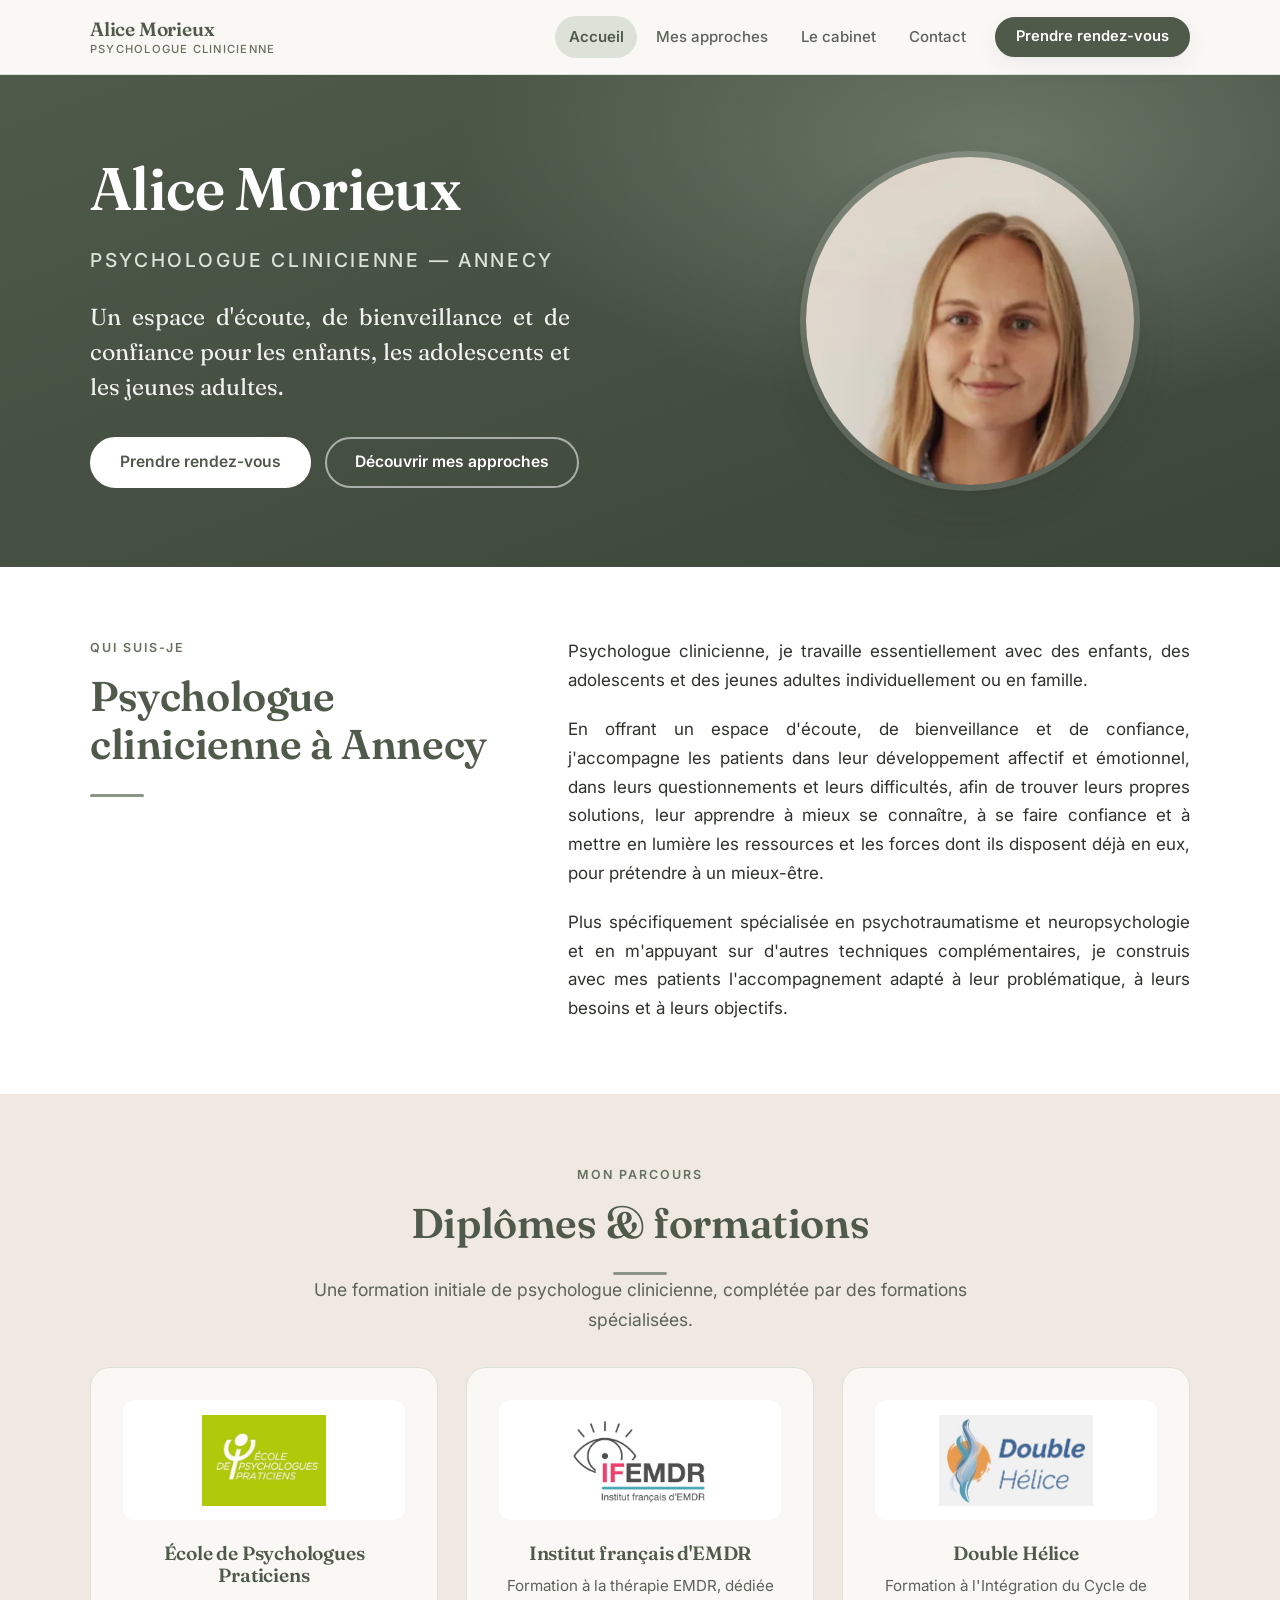
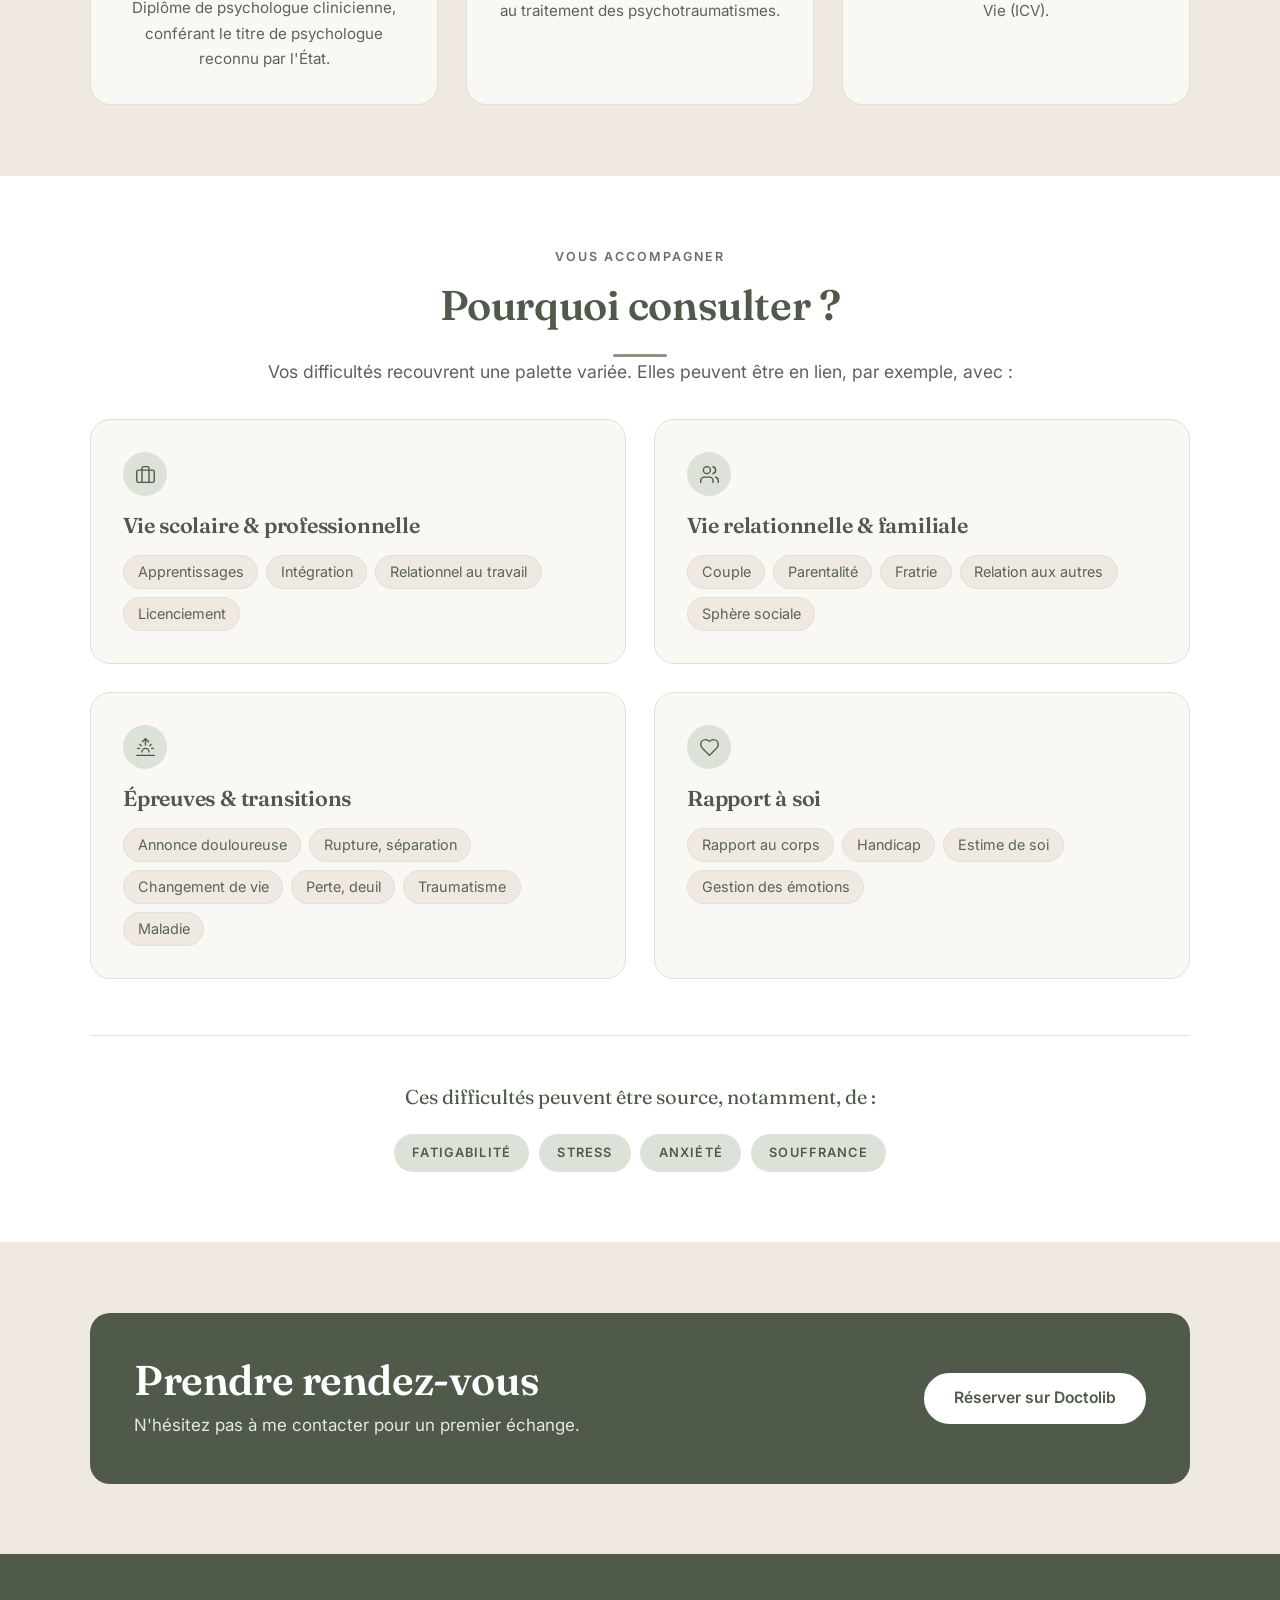
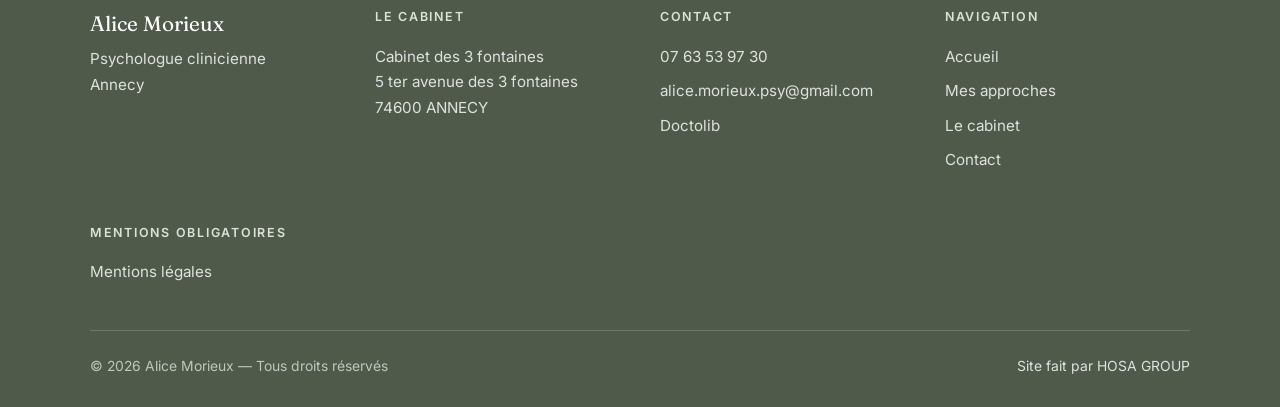
==== index.html @ a6c02aae "azs" ====
<!DOCTYPE html>
<html lang="fr">
<head>
<meta charset="utf-8">
<meta name="viewport" content="width=device-width, initial-scale=1">
<title>Alice Morieux — Psychologue clinicienne à Annecy</title>
<meta name="description" content="Alice Morieux, psychologue clinicienne à Annecy. Accompagnement des enfants, adolescents et jeunes adultes, individuellement ou en famille. EMDR, ICV, remédiation cognitive.">
<link rel="canonical" href="https://www.morieux-psychologue.com/">
<meta property="og:type" content="website">
<meta property="og:title" content="Alice Morieux — Psychologue clinicienne à Annecy">
<meta property="og:description" content="Un espace d'écoute, de bienveillance et de confiance pour les enfants, les adolescents et les jeunes adultes.">
<meta property="og:locale" content="fr_FR">
<meta property="og:image" content="https://www.morieux-psychologue.com/assets/cabinet.jpg">
<meta property="og:url" content="https://www.morieux-psychologue.com/">
<link rel="icon" href="assets/favicon.svg" type="image/svg+xml">
<link rel="preconnect" href="https://fonts.googleapis.com">
<link rel="preconnect" href="https://fonts.gstatic.com" crossorigin>
<link rel="stylesheet" href="https://fonts.googleapis.com/css2?family=Fraunces:opsz,wght@9..144,400;9..144,600&family=Inter:wght@400;500;600&display=swap">
<link rel="stylesheet" href="css/styles.css">
<noscript><style>.reveal{opacity:1;transform:none}</style></noscript>
</head>
<body>

<a class="skip-link" href="#contenu">Aller au contenu principal</a>

<header class="site-header">
  <div class="conteneur site-header__inner">
    <a class="logo" href="index.html">
      <span class="logo__nom">Alice Morieux</span>
      <span class="logo__role">Psychologue clinicienne</span>
    </a>

    <button class="burger" type="button" aria-expanded="false" aria-controls="nav-principale" aria-label="Ouvrir le menu">
      <span class="burger__barre"></span>
      <span class="burger__barre"></span>
      <span class="burger__barre"></span>
    </button>

    <nav class="nav" id="nav-principale" aria-label="Navigation principale">
      <a class="nav__lien is-active" href="index.html" aria-current="page">Accueil</a>
      <a class="nav__lien" href="approches.html">Mes approches</a>
      <a class="nav__lien" href="cabinet.html">Le cabinet</a>
      <a class="nav__lien" href="contact.html">Contact</a>
      <a class="btn btn--principal nav__cta" href="https://www.doctolib.fr/psychologue/annecy/alice-morieux" target="_blank" rel="noopener">Prendre rendez-vous</a>
    </nav>
  </div>
</header>

<main id="contenu">

  <!-- ============ Hero ============ -->
  <section class="hero">
    <div class="conteneur hero__grille">
      <div>
        <h1>Alice Morieux</h1>
        <p class="hero__role">Psychologue clinicienne — Annecy</p>
        <p class="hero__accroche">Un espace d'écoute, de bienveillance et de confiance pour les enfants, les adolescents et les jeunes adultes.</p>
        <div class="groupe-btn">
          <a class="btn btn--clair" href="https://www.doctolib.fr/psychologue/annecy/alice-morieux" target="_blank" rel="noopener">Prendre rendez-vous</a>
          <a class="btn btn--contour-clair" href="approches.html">Découvrir mes approches</a>
        </div>
      </div>
      <div class="hero__portrait">
        <img src="assets/portrait-alice.jpg" width="800" height="800"
             alt="Portrait d'Alice Morieux, psychologue clinicienne à Annecy">
      </div>
    </div>
  </section>

  <!-- ============ Qui suis-je ============ -->
  <section class="section section--blanc">
    <div class="conteneur duo-texte reveal">
      <div class="section-titre">
        <span class="surtitre">Qui suis-je</span>
        <h2>Psychologue clinicienne à Annecy</h2>
        <span class="filet"></span>
      </div>
      <div>
        <p>Psychologue clinicienne, je travaille essentiellement avec des enfants, des adolescents et des jeunes adultes individuellement ou en famille.</p>
        <p>En offrant un espace d'écoute, de bienveillance et de confiance, j'accompagne les patients dans leur développement affectif et émotionnel, dans leurs questionnements et leurs difficultés, afin de trouver leurs propres solutions, leur apprendre à mieux se connaître, à se faire confiance et à mettre en lumière les ressources et les forces dont ils disposent déjà en eux, pour prétendre à un mieux-être.</p>
        <p>Plus spécifiquement spécialisée en psychotraumatisme et neuropsychologie et en m'appuyant sur d'autres techniques complémentaires, je construis avec mes patients l'accompagnement adapté à leur problématique, à leurs besoins et à leurs objectifs.</p>
      </div>
    </div>
  </section>

  <!-- ============ Diplômes & formations ============ -->
  <section class="section section--beige">
    <div class="conteneur reveal">
      <div class="section-titre section-titre--centre">
        <span class="surtitre">Mon parcours</span>
        <h2>Diplômes &amp; formations</h2>
        <span class="filet"></span>
        <p class="chapeau">Une formation initiale de psychologue clinicienne, complétée par des formations spécialisées.</p>
      </div>

      <!-- TODO : confirmer avec Alice les intitulés exacts et, si elle le souhaite, ajouter les années -->
      <ul class="formations">
        <li class="formation">
          <span class="formation__logo">
            <img src="assets/logo-epp.jpg" width="576" height="423" loading="lazy"
                 alt="Logo de l'École de Psychologues Praticiens">
          </span>
          <h3 class="formation__titre">École de Psychologues Praticiens</h3>
          <p class="formation__texte">Diplôme de psychologue clinicienne, conférant le titre de psychologue reconnu par l'État.</p>
        </li>

        <li class="formation">
          <span class="formation__logo">
            <img src="assets/logo-ifemdr.jpg" width="800" height="502" loading="lazy"
                 alt="Logo de l'IFEMDR, Institut français d'EMDR">
          </span>
          <h3 class="formation__titre">Institut français d'EMDR</h3>
          <p class="formation__texte">Formation à la thérapie EMDR, dédiée au traitement des psychotraumatismes.</p>
        </li>

        <li class="formation">
          <span class="formation__logo">
            <img src="assets/logo-double-helice.jpg" width="618" height="368" loading="lazy"
                 alt="Logo de Double Hélice">
          </span>
          <h3 class="formation__titre">Double Hélice</h3>
          <p class="formation__texte">Formation à l'Intégration du Cycle de Vie (ICV).</p>
        </li>
      </ul>
    </div>
  </section>

  <!-- ============ Pourquoi consulter ============ -->
  <section class="section section--blanc">
    <div class="conteneur reveal">
      <div class="section-titre section-titre--centre">
        <span class="surtitre">Vous accompagner</span>
        <h2>Pourquoi consulter&nbsp;?</h2>
        <span class="filet"></span>
        <p class="chapeau">Vos difficultés recouvrent une palette variée. Elles peuvent être en lien, par exemple, avec&nbsp;:</p>
      </div>

      <div class="domaines">
        <article class="domaine">
          <span class="domaine__icone" aria-hidden="true">
            <svg viewBox="0 0 24 24" fill="none" stroke="currentColor" stroke-width="1.6" stroke-linecap="round" stroke-linejoin="round">
              <rect x="2" y="7" width="20" height="14" rx="2"/>
              <path d="M16 21V5a2 2 0 0 0-2-2h-4a2 2 0 0 0-2 2v16"/>
            </svg>
          </span>
          <h3 class="domaine__titre">Vie scolaire &amp; professionnelle</h3>
          <ul class="domaine__liste">
            <li>Apprentissages</li>
            <li>Intégration</li>
            <li>Relationnel au travail</li>
            <li>Licenciement</li>
          </ul>
        </article>

        <article class="domaine">
          <span class="domaine__icone" aria-hidden="true">
            <svg viewBox="0 0 24 24" fill="none" stroke="currentColor" stroke-width="1.6" stroke-linecap="round" stroke-linejoin="round">
              <path d="M16 21v-2a4 4 0 0 0-4-4H6a4 4 0 0 0-4 4v2"/>
              <circle cx="9" cy="7" r="4"/>
              <path d="M22 21v-2a4 4 0 0 0-3-3.87"/>
              <path d="M16 3.13a4 4 0 0 1 0 7.75"/>
            </svg>
          </span>
          <h3 class="domaine__titre">Vie relationnelle &amp; familiale</h3>
          <ul class="domaine__liste">
            <li>Couple</li>
            <li>Parentalité</li>
            <li>Fratrie</li>
            <li>Relation aux autres</li>
            <li>Sphère sociale</li>
          </ul>
        </article>

        <article class="domaine">
          <span class="domaine__icone" aria-hidden="true">
            <svg viewBox="0 0 24 24" fill="none" stroke="currentColor" stroke-width="1.6" stroke-linecap="round" stroke-linejoin="round">
              <path d="M12 2v7"/>
              <path d="m8.5 5.5 3.5-3.5 3.5 3.5"/>
              <path d="M3 13h2"/>
              <path d="M19 13h2"/>
              <path d="m5.6 8.6 1.4 1.4"/>
              <path d="m18.4 8.6-1.4 1.4"/>
              <path d="M8 17a4 4 0 0 1 8 0"/>
              <path d="M2 21h20"/>
            </svg>
          </span>
          <h3 class="domaine__titre">Épreuves &amp; transitions</h3>
          <ul class="domaine__liste">
            <li>Annonce douloureuse</li>
            <li>Rupture, séparation</li>
            <li>Changement de vie</li>
            <li>Perte, deuil</li>
            <li>Traumatisme</li>
            <li>Maladie</li>
          </ul>
        </article>

        <article class="domaine">
          <span class="domaine__icone" aria-hidden="true">
            <svg viewBox="0 0 24 24" fill="none" stroke="currentColor" stroke-width="1.6" stroke-linecap="round" stroke-linejoin="round">
              <path d="M19 14c1.49-1.46 3-3.21 3-5.5A5.5 5.5 0 0 0 16.5 3c-1.76 0-3 .5-4.5 2-1.5-1.5-2.74-2-4.5-2A5.5 5.5 0 0 0 2 8.5c0 2.3 1.5 4.05 3 5.5l7 7Z"/>
            </svg>
          </span>
          <h3 class="domaine__titre">Rapport à soi</h3>
          <ul class="domaine__liste">
            <li>Rapport au corps</li>
            <li>Handicap</li>
            <li>Estime de soi</li>
            <li>Gestion des émotions</li>
          </ul>
        </article>
      </div>

      <div class="consequences">
        <p class="consequences__intro">Ces difficultés peuvent être source, notamment, de&nbsp;:</p>
        <ul class="consequences__liste">
          <li>Fatigabilité</li>
          <li>Stress</li>
          <li>Anxiété</li>
          <li>Souffrance</li>
        </ul>
      </div>
    </div>
  </section>

  <!-- ============ CTA final ============ -->
  <section class="section section--beige">
    <div class="conteneur reveal">
      <div class="doctolib">
        <div>
          <h2>Prendre rendez-vous</h2>
          <p>N'hésitez pas à me contacter pour un premier échange.</p>
        </div>
        <a class="btn btn--clair" href="https://www.doctolib.fr/psychologue/annecy/alice-morieux" target="_blank" rel="noopener">Réserver sur Doctolib</a>
      </div>
    </div>
  </section>

</main>

<footer class="site-footer">
  <div class="conteneur">
    <div class="footer__grille">
      <div>
        <p class="footer__nom">Alice Morieux</p>
        <p>Psychologue clinicienne<br>Annecy</p>
      </div>
      <div>
        <p class="footer__titre">Le cabinet</p>
        <address class="footer__adresse" style="font-style:normal">
          Cabinet des 3 fontaines<br>
          5 ter avenue des 3 fontaines<br>
          74600 ANNECY
        </address>
      </div>
      <div>
        <p class="footer__titre">Contact</p>
        <ul class="footer__liste">
          <li><a href="tel:+33763539730">07 63 53 97 30</a></li>
          <li><a href="mailto:alice.morieux.psy@gmail.com">alice.morieux.psy@gmail.com</a></li>
          <li><a href="https://www.doctolib.fr/psychologue/annecy/alice-morieux" target="_blank" rel="noopener">Doctolib</a></li>
        </ul>
      </div>
      <div>
        <p class="footer__titre">Navigation</p>
        <ul class="footer__liste">
          <li><a href="index.html">Accueil</a></li>
          <li><a href="approches.html">Mes approches</a></li>
          <li><a href="cabinet.html">Le cabinet</a></li>
          <li><a href="contact.html">Contact</a></li>
        </ul>
      </div>
      <div>
        <p class="footer__titre">Mentions obligatoires</p>
        <ul class="footer__liste">
          <li><a href="mentions-legales.html">Mentions légales</a></li>
        </ul>
      </div>
    </div>
    <div class="footer__bas">
      <p style="margin:0">© <span data-annee>2026</span> Alice Morieux — Tous droits réservés</p>
      <p style="margin:0"><a href="https://hosa-group.fr/" target="_blank" rel="noopener">Site fait par HOSA GROUP</a></p>
    </div>
  </div>
</footer>

<script type="application/ld+json">
{
  "@context": "https://schema.org",
  "@type": "Psychologist",
  "name": "Alice Morieux",
  "jobTitle": "Psychologue clinicienne",
  "description": "Psychologue clinicienne à Annecy, spécialisée en psychotraumatisme et neuropsychologie. Accompagnement des enfants, adolescents et jeunes adultes, individuellement ou en famille.",
  "image": "https://www.morieux-psychologue.com/assets/portrait-alice.jpg",
  "telephone": "+33763539730",
  "email": "alice.morieux.psy@gmail.com",
  "address": {
    "@type": "PostalAddress",
    "streetAddress": "5 ter avenue des 3 fontaines",
    "addressLocality": "Annecy",
    "postalCode": "74600",
    "addressCountry": "FR"
  },
  "areaServed": {
    "@type": "City",
    "name": "Annecy"
  },
  "knowsLanguage": "fr",
  "priceRange": "65€"
}
</script>

<script src="js/main.js"></script>
</body>
</html>
---- css/styles.css ----
/* ==========================================================================
   Alice Morieux — Psychologue clinicienne, Annecy
   Feuille de style unique
   ========================================================================== */

/* --------------------------------------------------------------------------
   1. Variables
   -------------------------------------------------------------------------- */

:root {
  /* Couleurs */
  --vert-profond: #4f5a4a;
  --vert-profond-fonce: #3c453a;
  --vert-taupe: #8b9585;
  /* assombri par rapport au vert taupe pour rester lisible sur fond clair (AA) */
  --vert-taupe-fonce: #66715f;
  --vert-clair: #dde2d9;
  --blanc: #ffffff;
  --blanc-casse: #faf8f5;
  --beige-sable: #efe9e1;
  --texte: #2e332c;
  --texte-doux: #5c635a;

  /* Typographie */
  --font-titre: "Fraunces", "Iowan Old Style", "Palatino Linotype", Palatino,
    Georgia, serif;
  --font-corps: "Inter", -apple-system, BlinkMacSystemFont, "Segoe UI", Roboto,
    "Helvetica Neue", Arial, sans-serif;

  /* Rythme */
  --largeur-max: 1180px;
  --largeur-texte: 68ch;
  --section-y: clamp(2.75rem, 5.5vw, 4.5rem);
  --gouttiere: clamp(1.25rem, 5vw, 2.5rem);

  /* Formes */
  --radius: 12px;
  --radius-lg: 20px;
  --ombre: 0 1px 2px rgba(46, 51, 44, 0.04), 0 8px 24px rgba(46, 51, 44, 0.06);
  --ombre-forte: 0 2px 4px rgba(46, 51, 44, 0.06),
    0 16px 40px rgba(46, 51, 44, 0.1);

  --transition: 220ms cubic-bezier(0.4, 0, 0.2, 1);
}

/* --------------------------------------------------------------------------
   2. Reset & bases
   -------------------------------------------------------------------------- */

*,
*::before,
*::after {
  box-sizing: border-box;
}

html {
  scroll-behavior: smooth;
  -webkit-text-size-adjust: 100%;
}

body {
  margin: 0;
  background: var(--blanc-casse);
  color: var(--texte);
  font-family: var(--font-corps);
  font-size: clamp(1rem, 0.97rem + 0.15vw, 1.0625rem);
  line-height: 1.7;
  -webkit-font-smoothing: antialiased;
  overflow-x: hidden;
}

h1,
h2,
h3,
h4 {
  font-family: var(--font-titre);
  font-weight: 600;
  line-height: 1.15;
  color: var(--vert-profond);
  margin: 0 0 0.6em;
  letter-spacing: -0.01em;
}

h1 {
  font-size: clamp(2.25rem, 1.6rem + 3.2vw, 3.75rem);
}

h2 {
  font-size: clamp(1.75rem, 1.35rem + 1.9vw, 2.6rem);
}

h3 {
  font-size: clamp(1.25rem, 1.1rem + 0.75vw, 1.55rem);
}

h4 {
  font-size: 1.1rem;
}

p {
  margin: 0 0 1.15em;
  max-width: var(--largeur-texte);
}

a {
  color: var(--vert-profond);
  text-decoration-color: var(--vert-taupe);
  text-underline-offset: 3px;
  transition: color var(--transition);
}

a:hover {
  color: var(--vert-taupe-fonce);
}

img {
  max-width: 100%;
  height: auto;
  display: block;
}

ul {
  margin: 0 0 1.15em;
  padding-left: 1.2em;
}

li {
  margin-bottom: 0.4em;
}

strong {
  font-weight: 600;
  color: var(--vert-profond);
}

:focus-visible {
  outline: 3px solid var(--vert-taupe);
  outline-offset: 3px;
  border-radius: 4px;
}

/* Lien d'évitement */
.skip-link {
  position: absolute;
  left: 0.5rem;
  top: -100px;
  z-index: 200;
  background: var(--vert-profond);
  color: var(--blanc);
  padding: 0.75rem 1.25rem;
  border-radius: var(--radius);
  text-decoration: none;
  transition: top var(--transition);
}

.skip-link:focus {
  top: 0.5rem;
  color: var(--blanc);
}

/* --------------------------------------------------------------------------
   3. Utilitaires de mise en page
   -------------------------------------------------------------------------- */

.conteneur {
  width: 100%;
  max-width: var(--largeur-max);
  margin-inline: auto;
  padding-inline: var(--gouttiere);
}

.conteneur--etroit {
  max-width: 860px;
}

.conteneur--large {
  max-width: 1340px;
}

.section {
  padding-block: var(--section-y);
}

.section--beige {
  background: var(--beige-sable);
}

.section--blanc {
  background: var(--blanc);
}

.section--vert {
  background: var(--vert-profond);
  color: var(--blanc);
}

.section--vert h2,
.section--vert h3 {
  color: var(--blanc);
}

.section--vert p {
  color: rgba(255, 255, 255, 0.88);
}

.visually-hidden {
  position: absolute;
  width: 1px;
  height: 1px;
  padding: 0;
  margin: -1px;
  overflow: hidden;
  clip: rect(0 0 0 0);
  white-space: nowrap;
  border: 0;
}

/* En-tête de section */
.section-titre {
  margin-bottom: 2rem;
}

.section-titre--centre {
  text-align: center;
}

.section-titre--centre p {
  margin-inline: auto;
}

.surtitre {
  display: block;
  font-family: var(--font-corps);
  font-size: 0.78rem;
  font-weight: 600;
  letter-spacing: 0.16em;
  text-transform: uppercase;
  color: var(--vert-taupe-fonce);
  margin-bottom: 0.9rem;
}

.section--vert .surtitre {
  color: var(--vert-clair);
}

.chapeau {
  font-size: 1.1rem;
  color: var(--texte-doux);
}

/* Filet décoratif sous les titres */
.filet {
  display: block;
  width: 54px;
  height: 3px;
  background: var(--vert-taupe);
  border-radius: 3px;
  margin: 1.25rem 0 0;
}

.section-titre--centre .filet {
  margin-inline: auto;
}

.section--vert .filet {
  background: var(--vert-clair);
}

/* --------------------------------------------------------------------------
   4. Boutons
   -------------------------------------------------------------------------- */

.btn {
  display: inline-flex;
  align-items: center;
  justify-content: center;
  gap: 0.55rem;
  padding: 0.9rem 1.75rem;
  border: 2px solid transparent;
  border-radius: 999px;
  font-family: var(--font-corps);
  font-size: 0.98rem;
  font-weight: 600;
  line-height: 1.2;
  text-align: center;
  text-decoration: none;
  cursor: pointer;
  transition: background var(--transition), color var(--transition),
    border-color var(--transition), transform var(--transition),
    box-shadow var(--transition);
}

.btn:hover {
  transform: translateY(-2px);
}

.btn--principal {
  background: var(--vert-profond);
  border-color: var(--vert-profond);
  color: var(--blanc);
  box-shadow: var(--ombre);
}

.btn--principal:hover {
  background: var(--vert-profond-fonce);
  border-color: var(--vert-profond-fonce);
  color: var(--blanc);
  box-shadow: var(--ombre-forte);
}

.btn--secondaire {
  background: transparent;
  border-color: var(--vert-taupe);
  color: var(--vert-profond);
}

.btn--secondaire:hover {
  background: var(--vert-profond);
  border-color: var(--vert-profond);
  color: var(--blanc);
}

.btn--clair {
  background: var(--blanc);
  border-color: var(--blanc);
  color: var(--vert-profond);
}

.btn--clair:hover {
  background: var(--vert-clair);
  border-color: var(--vert-clair);
  color: var(--vert-profond-fonce);
}

.btn--contour-clair {
  background: transparent;
  border-color: rgba(255, 255, 255, 0.55);
  color: var(--blanc);
}

.btn--contour-clair:hover {
  background: rgba(255, 255, 255, 0.12);
  border-color: var(--blanc);
  color: var(--blanc);
}

.groupe-btn {
  display: flex;
  flex-wrap: wrap;
  gap: 0.9rem;
  margin-top: 2rem;
}

.groupe-btn--centre {
  justify-content: center;
}

/* --------------------------------------------------------------------------
   5. En-tête & navigation
   -------------------------------------------------------------------------- */

.site-header {
  position: sticky;
  top: 0;
  z-index: 100;
  /* contexte de positionnement pour le panneau de navigation mobile */
  isolation: isolate;
  background: rgba(250, 248, 245, 0.92);
  backdrop-filter: blur(10px);
  -webkit-backdrop-filter: blur(10px);
  border-bottom: 1px solid var(--vert-clair);
}

.site-header__inner {
  display: flex;
  align-items: center;
  justify-content: space-between;
  gap: 1.5rem;
  min-height: 74px;
}

.logo {
  display: flex;
  flex-direction: column;
  text-decoration: none;
  line-height: 1.1;
  flex-shrink: 0;
}

.logo__nom {
  font-family: var(--font-titre);
  font-size: 1.2rem;
  font-weight: 600;
  color: var(--vert-profond);
  letter-spacing: -0.01em;
}

.logo__role {
  font-size: 0.7rem;
  font-weight: 500;
  letter-spacing: 0.11em;
  text-transform: uppercase;
  color: var(--vert-taupe-fonce);
  margin-top: 0.22rem;
}

.nav {
  display: flex;
  align-items: center;
  gap: 0.35rem;
}

.nav__lien {
  padding: 0.5rem 0.85rem;
  border-radius: 999px;
  font-size: 0.94rem;
  font-weight: 500;
  color: var(--texte-doux);
  text-decoration: none;
  white-space: nowrap;
  transition: background var(--transition), color var(--transition);
}

.nav__lien:hover {
  background: var(--vert-clair);
  color: var(--vert-profond);
}

.nav__lien.is-active {
  color: var(--vert-profond);
  font-weight: 600;
  background: var(--vert-clair);
}

.nav__cta {
  margin-left: 0.6rem;
  padding: 0.6rem 1.2rem;
  font-size: 0.92rem;
}

/* Bouton burger */
.burger {
  display: none;
  width: 46px;
  height: 46px;
  padding: 0;
  background: transparent;
  border: 1px solid var(--vert-clair);
  border-radius: var(--radius);
  cursor: pointer;
  align-items: center;
  justify-content: center;
  flex-direction: column;
  gap: 5px;
}

.burger__barre {
  display: block;
  width: 20px;
  height: 2px;
  background: var(--vert-profond);
  border-radius: 2px;
  transition: transform var(--transition), opacity var(--transition);
}

.burger[aria-expanded="true"] .burger__barre:nth-child(1) {
  transform: translateY(7px) rotate(45deg);
}

.burger[aria-expanded="true"] .burger__barre:nth-child(2) {
  opacity: 0;
}

.burger[aria-expanded="true"] .burger__barre:nth-child(3) {
  transform: translateY(-7px) rotate(-45deg);
}

@media (max-width: 900px) {
  .burger {
    display: flex;
  }

  .nav {
    position: absolute;
    top: 100%;
    left: 0;
    right: 0;
    flex-direction: column;
    align-items: stretch;
    gap: 0.15rem;
    padding: 1rem var(--gouttiere) 1.75rem;
    background: var(--blanc-casse);
    border-bottom: 1px solid var(--vert-clair);
    box-shadow: var(--ombre-forte);
    transform: translateY(-12px);
    opacity: 0;
    visibility: hidden;
    transition: transform var(--transition), opacity var(--transition),
      visibility var(--transition);
  }

  .nav.is-open {
    transform: translateY(0);
    opacity: 1;
    visibility: visible;
  }

  .nav__lien {
    padding: 0.85rem 1rem;
    font-size: 1.02rem;
    border-radius: var(--radius);
  }

  .nav__cta {
    margin: 0.6rem 0 0;
    padding: 0.85rem 1.25rem;
  }
}

/* --------------------------------------------------------------------------
   6. Hero
   -------------------------------------------------------------------------- */

.hero {
  position: relative;
  background: var(--vert-profond);
  color: var(--blanc);
  overflow: hidden;
  padding-block: clamp(3rem, 6vw, 4.75rem);
}

.hero::before {
  content: "";
  position: absolute;
  inset: 0;
  background: radial-gradient(
      ellipse 70% 90% at 78% 15%,
      rgba(139, 149, 133, 0.55),
      transparent 60%
    ),
    linear-gradient(160deg, var(--vert-profond) 0%, var(--vert-profond-fonce) 100%);
  z-index: 0;
}

.hero > * {
  position: relative;
  z-index: 1;
}

.hero__grille {
  display: grid;
  grid-template-columns: 1.15fr 0.85fr;
  gap: clamp(2rem, 5vw, 4rem);
  align-items: center;
}

.hero h1 {
  color: var(--blanc);
  margin-bottom: 0.35em;
}

.hero__role {
  font-family: var(--font-corps);
  font-size: clamp(1rem, 0.9rem + 0.4vw, 1.2rem);
  font-weight: 500;
  letter-spacing: 0.14em;
  text-transform: uppercase;
  color: var(--vert-clair);
  margin-bottom: 1.5rem;
}

.hero__accroche {
  font-family: var(--font-titre);
  font-size: clamp(1.15rem, 1rem + 0.7vw, 1.45rem);
  line-height: 1.5;
  color: rgba(255, 255, 255, 0.92);
  max-width: 32ch;
  text-align: justify;
}

.hero__portrait {
  position: relative;
  justify-self: center;
  width: min(340px, 100%);
  aspect-ratio: 1;
}

.hero__portrait img {
  width: 100%;
  height: 100%;
  object-fit: cover;
  border-radius: 50%;
  border: 6px solid rgba(255, 255, 255, 0.16);
  box-shadow: var(--ombre-forte);
}

/* Hero simplifié des pages intérieures */
.hero--page {
  padding-block: clamp(2.25rem, 4.5vw, 3.5rem);
  text-align: center;
}

.hero--page h1 {
  margin-bottom: 0.4em;
}

.hero--page .hero__accroche {
  margin-inline: auto;
  max-width: 46ch;
}

.fil-ariane {
  font-size: 0.85rem;
  color: var(--vert-clair);
  margin-bottom: 1.1rem;
}

.fil-ariane a {
  color: var(--vert-clair);
  text-decoration-color: rgba(221, 226, 217, 0.5);
}

.fil-ariane a:hover {
  color: var(--blanc);
}

@media (max-width: 780px) {
  .hero__grille {
    grid-template-columns: 1fr;
    text-align: center;
  }

  .hero__grille .groupe-btn {
    justify-content: center;
  }

  .hero__accroche {
    margin-inline: auto;
  }

  .hero__portrait {
    order: -1;
    width: min(230px, 70%);
  }
}

/* --------------------------------------------------------------------------
   7. Blocs de contenu
   -------------------------------------------------------------------------- */

/* Bloc à deux colonnes texte + média */
.duo {
  display: grid;
  grid-template-columns: 0.85fr 1.15fr;
  gap: clamp(2rem, 5vw, 4rem);
  align-items: center;
}

.duo--inverse {
  grid-template-columns: 1.15fr 0.85fr;
}

.duo__media img {
  width: 100%;
  border-radius: var(--radius-lg);
  box-shadow: var(--ombre);
}

.duo__media--medaillon {
  position: relative;
  max-width: 380px;
  margin-inline: auto;
}

.duo__media--medaillon img {
  aspect-ratio: 1;
  object-fit: cover;
  border-radius: 50%;
}

.duo__media--medaillon::after {
  content: "";
  position: absolute;
  inset: -14px;
  border: 1px solid var(--vert-taupe);
  border-radius: 50%;
  opacity: 0.4;
  pointer-events: none;
}

@media (max-width: 860px) {
  .duo,
  .duo--inverse {
    grid-template-columns: 1fr;
  }

  .duo__media {
    order: -1;
  }

  .duo__media--medaillon {
    max-width: 260px;
  }
}

/* Bloc à deux colonnes de texte (titre / contenu) */
.duo-texte {
  display: grid;
  grid-template-columns: 0.8fr 1.2fr;
  gap: clamp(1.5rem, 5vw, 4rem);
  align-items: start;
}

.duo-texte .section-titre {
  margin-bottom: 0;
  position: sticky;
  top: 110px;
}

.duo-texte p:last-child {
  margin-bottom: 0;
}

.duo-texte p {
  text-align: justify;
}

@media (max-width: 860px) {
  .duo-texte {
    grid-template-columns: 1fr;
  }

  .duo-texte .section-titre {
    position: static;
    margin-bottom: 1.5rem;
  }
}

/* Grille de cartes */
.grille {
  display: grid;
  gap: 1.5rem;
}

.grille--2 {
  grid-template-columns: repeat(auto-fit, minmax(280px, 1fr));
}

.grille--3 {
  grid-template-columns: repeat(auto-fit, minmax(270px, 1fr));
}

.carte {
  display: flex;
  flex-direction: column;
  padding: 2rem;
  background: var(--blanc);
  border: 1px solid var(--vert-clair);
  border-radius: var(--radius-lg);
  box-shadow: var(--ombre);
  transition: transform var(--transition), box-shadow var(--transition);
}

.section--blanc .carte {
  background: var(--blanc-casse);
}

.carte:hover {
  transform: translateY(-4px);
  box-shadow: var(--ombre-forte);
}

.carte p:last-child {
  margin-bottom: 0;
}

.carte__numero {
  display: inline-flex;
  align-items: center;
  justify-content: center;
  width: 42px;
  height: 42px;
  margin-bottom: 1.15rem;
  border-radius: 50%;
  background: var(--vert-clair);
  color: var(--vert-profond);
  font-family: var(--font-titre);
  font-size: 1.05rem;
  font-weight: 600;
}

.carte__lien {
  margin-top: auto;
  padding-top: 1.25rem;
  font-size: 0.94rem;
  font-weight: 600;
  color: var(--vert-taupe-fonce);
  text-decoration: none;
}

.carte__lien:hover {
  color: var(--vert-profond);
  text-decoration: underline;
}

.carte__lien::after {
  content: " →";
}

/* Motifs de consultation regroupés par domaine de vie */
.domaines {
  display: grid;
  grid-template-columns: 1fr;
  gap: clamp(1rem, 2.5vw, 1.75rem);
  margin-bottom: clamp(2.5rem, 5vw, 3.5rem);
}

/* deux colonnes dès qu'une carte peut accueillir ses étiquettes sans casser */
@media (min-width: 760px) {
  .domaines {
    grid-template-columns: repeat(2, 1fr);
  }
}

.domaine {
  padding: clamp(1.5rem, 3vw, 2rem) clamp(1.4rem, 3vw, 2rem);
  background: var(--blanc-casse);
  border: 1px solid var(--vert-clair);
  border-radius: var(--radius-lg);
  transition: transform var(--transition), box-shadow var(--transition),
    border-color var(--transition);
}

.domaine:hover {
  transform: translateY(-3px);
  border-color: var(--vert-taupe);
  box-shadow: var(--ombre);
}

.domaine__icone {
  display: inline-flex;
  align-items: center;
  justify-content: center;
  width: 44px;
  height: 44px;
  margin-bottom: 1.1rem;
  border-radius: 50%;
  background: var(--vert-clair);
  color: var(--vert-profond);
}

.domaine__icone svg {
  width: 21px;
  height: 21px;
}

.domaine__titre {
  font-size: clamp(1.15rem, 1.05rem + 0.4vw, 1.35rem);
  margin-bottom: 1rem;
}

.domaine__liste {
  display: flex;
  flex-wrap: wrap;
  gap: 0.5rem;
  list-style: none;
  padding: 0;
  margin: 0;
}

.domaine__liste li {
  margin: 0;
  padding: 0.4rem 0.85rem;
  border: 1px solid var(--vert-clair);
  border-radius: 999px;
  background: var(--beige-sable);
  color: var(--texte-doux);
  font-size: 0.9rem;
  line-height: 1.35;
}

/* Conclusion : ce que ces difficultés peuvent provoquer */
.consequences {
  padding-top: clamp(2rem, 4vw, 2.75rem);
  border-top: 1px solid var(--vert-clair);
  text-align: center;
}

.consequences__intro {
  max-width: none;
  margin-bottom: 1.25rem;
  font-family: var(--font-titre);
  font-size: clamp(1.05rem, 0.98rem + 0.35vw, 1.25rem);
  color: var(--vert-profond);
}

.consequences__liste {
  display: flex;
  flex-wrap: wrap;
  justify-content: center;
  gap: 0.6rem;
  list-style: none;
  padding: 0;
  margin: 0;
}

.consequences__liste li {
  margin: 0;
  padding: 0.5rem 1.15rem;
  border-radius: 999px;
  background: var(--vert-clair);
  color: var(--vert-profond);
  font-size: 0.8rem;
  font-weight: 600;
  letter-spacing: 0.09em;
  text-transform: uppercase;
}

/* Diplômes & formations : logos des organismes */
.formations {
  display: grid;
  grid-template-columns: repeat(auto-fit, minmax(min(100%, 260px), 1fr));
  gap: clamp(1rem, 2.5vw, 1.75rem);
  list-style: none;
  padding: 0;
  margin: 0;
}

.formation {
  display: flex;
  flex-direction: column;
  align-items: center;
  margin: 0;
  padding: clamp(1.4rem, 3vw, 2rem);
  background: var(--blanc-casse);
  border: 1px solid var(--vert-clair);
  border-radius: var(--radius-lg);
  text-align: center;
  transition: transform var(--transition), box-shadow var(--transition),
    border-color var(--transition);
}

.formation:hover {
  transform: translateY(-3px);
  border-color: var(--vert-taupe);
  box-shadow: var(--ombre);
}

/* cadre neutre : les logos ont des fonds très différents */
.formation__logo {
  display: flex;
  align-items: center;
  justify-content: center;
  width: 100%;
  height: 120px;
  margin-bottom: 1.35rem;
  padding: 0.9rem 1.1rem;
  background: var(--blanc);
  border-radius: var(--radius);
}

.formation__logo img {
  width: 100%;
  height: 100%;
  object-fit: contain;
}

.formation__titre {
  font-size: clamp(1.05rem, 1rem + 0.3vw, 1.2rem);
  margin-bottom: 0.55rem;
}

.formation__texte {
  margin: 0;
  max-width: 34ch;
  font-size: 0.95rem;
  color: var(--texte-doux);
}

/* Section d'approche détaillée */
.approche {
  scroll-margin-top: 90px;
}

.etiquette {
  display: inline-block;
  padding: 0.3rem 0.85rem;
  border-radius: 999px;
  background: var(--vert-clair);
  color: var(--vert-profond);
  font-size: 0.76rem;
  font-weight: 600;
  letter-spacing: 0.08em;
  text-transform: uppercase;
}

.carte--approche h2 {
  font-size: clamp(1.25rem, 1.1rem + 0.75vw, 1.55rem);
  margin: 0 0 0.6em;
}

.carte--approche p {
  text-align: justify;
}

/* cartes de lecture, pas de survol qui laisserait croire à un lien */
.carte--approche:hover {
  transform: none;
  box-shadow: var(--ombre);
}

/* --------------------------------------------------------------------------
   Carrousel des approches
   Sans JavaScript, les cartes restent simplement empilées : la classe
   .is-actif n'est posée qu'une fois le script chargé.
   -------------------------------------------------------------------------- */

.carrousel {
  position: relative;
  max-width: 1100px;
  margin: 0 auto;
}

/* repli sans JS : les trois cartes l'une sous l'autre */
.carrousel:not(.is-actif) .carrousel__piste {
  display: grid;
  gap: 1.5rem;
}

.carrousel.is-actif {
  padding: 0 clamp(0px, 4vw, 72px);
}

.carrousel__cadre {
  overflow: hidden;
}

/* Le débord vertical laisse respirer les ombres portées, la marge négative
   annule la place qu'il prendrait ; le dégradé adoucit la coupe des cartes
   entrevues sur les côtés. */
.carrousel.is-actif .carrousel__cadre {
  padding: 32px 0;
  margin: -32px 0;
  -webkit-mask-image: linear-gradient(
    to right,
    transparent 0,
    #000 7%,
    #000 93%,
    transparent 100%
  );
  mask-image: linear-gradient(
    to right,
    transparent 0,
    #000 7%,
    #000 93%,
    transparent 100%
  );
}

/* Les cartes sont superposées dans une même case de grille : la plus haute
   impose sa hauteur aux autres, elles ont donc toutes le même format. */
.carrousel.is-actif .carrousel__piste {
  display: grid;
  perspective: 1600px;
}

.carrousel.is-actif .carrousel__slide {
  grid-area: 1 / 1;
  justify-self: center;
  width: min(100%, 620px);
  /* état par défaut : hors du champ (cas d'un carrousel de plus de 3 cartes) */
  opacity: 0;
  transform: scale(0.8);
  pointer-events: none;
  transition: transform 520ms cubic-bezier(0.4, 0, 0.2, 1),
    opacity 520ms cubic-bezier(0.4, 0, 0.2, 1);
  backface-visibility: hidden;
}

/* carte affichée */
.carrousel.is-actif .carrousel__slide[data-position="0"] {
  z-index: 3;
  opacity: 1;
  transform: none;
  pointer-events: auto;
}

/* cartes entrevues de part et d'autre, un clic les ramène au centre */
.carrousel.is-actif .carrousel__slide[data-position="-1"],
.carrousel.is-actif .carrousel__slide[data-position="1"] {
  z-index: 2;
  opacity: 0.5;
  pointer-events: auto;
  cursor: pointer;
}

.carrousel.is-actif .carrousel__slide[data-position="-1"] {
  transform: translateX(-72%) scale(0.86) rotateY(14deg);
}

.carrousel.is-actif .carrousel__slide[data-position="1"] {
  transform: translateX(72%) scale(0.86) rotateY(-14deg);
}

/* Flèches */
.carrousel__fleche {
  display: inline-flex;
  align-items: center;
  justify-content: center;
  width: 52px;
  height: 52px;
  padding: 0;
  border: 1px solid var(--vert-clair);
  border-radius: 50%;
  background: var(--blanc);
  color: var(--vert-profond);
  box-shadow: var(--ombre);
  cursor: pointer;
  transition: background var(--transition), color var(--transition),
    border-color var(--transition), transform var(--transition);
}

.carrousel__fleche:hover {
  background: var(--vert-profond);
  border-color: var(--vert-profond);
  color: var(--blanc);
}

.carrousel__fleche svg {
  width: 18px;
  height: 18px;
}

/* sur grand écran, les flèches encadrent la carte */
@media (min-width: 861px) {
  .carrousel__fleche {
    position: absolute;
    top: 0;
    bottom: 84px;
    margin: auto 0;
  }

  .carrousel__fleche--prec {
    left: 0;
  }

  .carrousel__fleche--suiv {
    right: 0;
  }
}

/* Barre de commandes : points + lecture/pause */
.carrousel__barre {
  display: flex;
  align-items: center;
  justify-content: center;
  gap: 1rem;
  margin-top: 1.75rem;
}

.carrousel__points {
  display: flex;
  align-items: center;
  gap: 0.6rem;
}

.carrousel__point {
  width: 10px;
  height: 10px;
  padding: 0;
  border: 0;
  border-radius: 50%;
  background: var(--vert-clair);
  cursor: pointer;
  transition: background var(--transition), transform var(--transition);
}

.carrousel__point:hover {
  background: var(--vert-taupe);
}

.carrousel__point[aria-current="true"] {
  background: var(--vert-profond);
  transform: scale(1.3);
}

.carrousel__lecture {
  display: inline-flex;
  align-items: center;
  justify-content: center;
  width: 38px;
  height: 38px;
  padding: 0;
  border: 1px solid var(--vert-clair);
  border-radius: 50%;
  background: transparent;
  color: var(--vert-profond);
  cursor: pointer;
  transition: background var(--transition), color var(--transition),
    border-color var(--transition);
}

.carrousel__lecture:hover {
  background: var(--vert-profond);
  border-color: var(--vert-profond);
  color: var(--blanc);
}

.carrousel__lecture svg {
  width: 13px;
  height: 13px;
}

/* sur mobile, les flèches rejoignent la barre de commandes */
@media (max-width: 860px) {
  .carrousel__barre {
    gap: 0.85rem;
  }

  .carrousel__fleche {
    width: 42px;
    height: 42px;
    order: -1;
  }

  .carrousel__fleche--suiv {
    order: 1;
  }

  /* les flèches sont passées sous la carte : plus besoin de marge latérale,
     on rend la largeur au texte et les voisines ne dépassent que d'un liseré */
  .carrousel.is-actif {
    padding: 0;
  }

  .carrousel.is-actif .carrousel__slide {
    width: 88%;
  }

  .carrousel.is-actif .carrousel__slide[data-position="-1"] {
    transform: translateX(-88%) scale(0.9) rotateY(10deg);
  }

  .carrousel.is-actif .carrousel__slide[data-position="1"] {
    transform: translateX(88%) scale(0.9) rotateY(-10deg);
  }
}

@media (prefers-reduced-motion: reduce) {
  .carrousel.is-actif .carrousel__slide {
    transition: none;
  }
}

/* Encadré d'information */
.encadre {
  padding: 1.5rem 1.75rem;
  background: var(--blanc);
  border-left: 4px solid var(--vert-taupe);
  border-radius: 0 var(--radius) var(--radius) 0;
  box-shadow: var(--ombre);
}

.section--beige .encadre {
  background: var(--blanc-casse);
}

.encadre p:last-child {
  margin-bottom: 0;
}

.encadre--accent {
  border-left-color: var(--vert-profond);
}

.encadre__titre {
  font-family: var(--font-corps);
  font-size: 0.98rem;
  font-weight: 600;
  color: var(--vert-profond);
  margin-bottom: 0.45rem;
}

/* Page de texte long (mentions légales) */
.texte-legal h2 {
  font-size: clamp(1.3rem, 1.15rem + 0.6vw, 1.5rem);
  margin-top: 2.75rem;
}

.texte-legal > h2:first-child {
  margin-top: 0;
}

/* --------------------------------------------------------------------------
   8. Cabinet & contact
   -------------------------------------------------------------------------- */

.adresse {
  font-style: normal;
  font-size: 1.1rem;
  line-height: 1.75;
}

.adresse strong {
  display: block;
  font-family: var(--font-titre);
  font-size: 1.35rem;
  margin-bottom: 0.35rem;
}

.carte-embed {
  position: relative;
  width: 100%;
  max-width: 640px;
  margin-inline: auto;
  aspect-ratio: 4 / 3;
  border: 1px solid var(--vert-clair);
  border-radius: var(--radius-lg);
  box-shadow: var(--ombre);
  overflow: hidden;
}

.carte-embed iframe {
  width: 100%;
  height: 100%;
  border: 0;
  display: block;
}

/* Moyens de contact */
.contacts {
  display: grid;
  grid-template-columns: repeat(auto-fit, minmax(250px, 1fr));
  gap: 1.25rem;
  list-style: none;
  padding: 0;
  margin: 0;
}

.contacts > li:last-child:nth-child(odd) {
  grid-column: 1 / -1;
}

.contact-item {
  display: flex;
  align-items: center;
  gap: 1rem;
  padding: 1.4rem 1.6rem;
  background: var(--blanc);
  border: 1px solid var(--vert-clair);
  border-radius: var(--radius-lg);
  box-shadow: var(--ombre);
  text-decoration: none;
  transition: transform var(--transition), box-shadow var(--transition),
    border-color var(--transition);
}

.section--beige .contact-item {
  background: var(--blanc-casse);
}

.contact-item:hover {
  transform: translateY(-3px);
  border-color: var(--vert-taupe);
  box-shadow: var(--ombre-forte);
}

.contact-item__icone {
  display: flex;
  align-items: center;
  justify-content: center;
  flex-shrink: 0;
  width: 46px;
  height: 46px;
  border-radius: 50%;
  background: var(--vert-clair);
  color: var(--vert-profond);
}

.contact-item__icone svg {
  width: 21px;
  height: 21px;
}

.contact-item__label {
  display: block;
  font-size: 0.78rem;
  font-weight: 600;
  letter-spacing: 0.1em;
  text-transform: uppercase;
  color: var(--vert-taupe-fonce);
  margin-bottom: 0.15rem;
}

.contact-item__valeur {
  display: block;
  font-size: 1.04rem;
  font-weight: 600;
  color: var(--vert-profond);
  word-break: break-word;
}

/* Bandeau Doctolib */
.doctolib {
  display: grid;
  grid-template-columns: 1fr auto;
  gap: 2rem;
  align-items: center;
  padding: clamp(1.75rem, 4vw, 2.75rem);
  background: var(--vert-profond);
  border-radius: var(--radius-lg);
  color: var(--blanc);
}

.doctolib h2,
.doctolib h3 {
  color: var(--blanc);
  margin-bottom: 0.4rem;
}

.doctolib p {
  color: rgba(255, 255, 255, 0.85);
  margin-bottom: 0;
}

@media (max-width: 700px) {
  .doctolib {
    grid-template-columns: 1fr;
    text-align: center;
    justify-items: center;
  }

  .doctolib p {
    margin-inline: auto;
  }
}

/* --------------------------------------------------------------------------
   8 bis. Formulaire de contact
   -------------------------------------------------------------------------- */

/* Panneau vert du formulaire, détaché du pied de page */
.formulaire-panneau {
  padding: clamp(1.75rem, 5vw, 3.25rem);
  background: var(--vert-profond);
  border-radius: var(--radius-lg);
  box-shadow: var(--ombre-forte);
  color: var(--blanc);
}

.formulaire-panneau h2 {
  color: var(--blanc);
}

.formulaire-panneau .filet {
  background: var(--vert-clair);
}

.formulaire-panneau .section-titre {
  margin-bottom: 1.75rem;
}

.formulaire__intro {
  max-width: none;
  margin-bottom: 2.5rem;
  font-style: italic;
  color: rgba(255, 255, 255, 0.88);
}

.formulaire {
  display: flex;
  flex-direction: column;
  gap: 1.75rem;
}

.champ {
  display: flex;
  flex-direction: column;
  gap: 0.5rem;
}

.champ__label {
  font-family: var(--font-titre);
  font-size: 1rem;
  font-weight: 600;
  color: var(--blanc);
}

.champ__label span {
  color: var(--vert-clair);
}

.champ__saisie {
  width: 100%;
  padding: 0.6rem 0.1rem 0.85rem;
  background: transparent;
  border: 0;
  border-bottom: 1px solid rgba(255, 255, 255, 0.45);
  border-radius: 0;
  color: var(--blanc);
  font-family: var(--font-corps);
  font-size: 1rem;
  line-height: 1.5;
  transition: border-color var(--transition);
}

.champ__saisie::placeholder {
  color: rgba(255, 255, 255, 0.6);
}

.champ__saisie:hover {
  border-bottom-color: rgba(255, 255, 255, 0.75);
}

.champ__saisie:focus {
  outline: none;
  border-bottom-color: var(--blanc);
  border-bottom-width: 2px;
  padding-bottom: calc(0.85rem - 1px);
}

/* le focus clavier reste visible sans doubler le contour du navigateur */
.champ__saisie:focus-visible {
  outline: 2px solid var(--vert-clair);
  outline-offset: 4px;
}

.champ__saisie--zone {
  resize: vertical;
  min-height: 8rem;
}

/* champ signalé en erreur par la validation */
.champ__saisie[aria-invalid="true"] {
  border-bottom-color: #ffc9c9;
  border-bottom-width: 2px;
}

.champ__erreur {
  font-size: 0.88rem;
  color: #ffc9c9;
}

.formulaire__envoi {
  width: 100%;
  margin-top: 0.5rem;
  padding-block: 1rem;
  border-radius: var(--radius);
}

.formulaire__note {
  max-width: none;
  margin: 0;
  font-size: 0.87rem;
  color: rgba(255, 255, 255, 0.7);
}

.formulaire__note--succes {
  color: var(--blanc);
  font-weight: 600;
}

/* --------------------------------------------------------------------------
   9. Pied de page
   -------------------------------------------------------------------------- */

.site-footer {
  background: var(--vert-profond);
  color: rgba(255, 255, 255, 0.82);
  padding-block: clamp(2.25rem, 4.5vw, 3.25rem) 1.75rem;
  font-size: 0.95rem;
}

.site-footer a {
  color: rgba(255, 255, 255, 0.82);
  text-decoration: none;
}

.site-footer a:hover {
  color: var(--blanc);
  text-decoration: underline;
}

.footer__grille {
  display: grid;
  grid-template-columns: repeat(auto-fit, minmax(230px, 1fr));
  gap: 2.5rem;
  padding-bottom: 2.25rem;
  border-bottom: 1px solid rgba(255, 255, 255, 0.18);
}

.footer__titre {
  font-family: var(--font-corps);
  font-size: 0.78rem;
  font-weight: 600;
  letter-spacing: 0.14em;
  text-transform: uppercase;
  color: var(--vert-clair);
  margin-bottom: 1rem;
}

.footer__nom {
  font-family: var(--font-titre);
  font-size: 1.3rem;
  color: var(--blanc);
  margin-bottom: 0.3rem;
}

.footer__liste {
  list-style: none;
  padding: 0;
  margin: 0;
}

.footer__liste li {
  margin-bottom: 0.55rem;
}

.footer p {
  max-width: none;
}

.footer__bas {
  display: flex;
  flex-wrap: wrap;
  justify-content: space-between;
  gap: 0.75rem 1.5rem;
  padding-top: 1.5rem;
  font-size: 0.87rem;
  color: rgba(255, 255, 255, 0.65);
}

/* --------------------------------------------------------------------------
   10. Animations
   -------------------------------------------------------------------------- */

.reveal {
  opacity: 0;
  transform: translateY(22px);
  transition: opacity 700ms ease, transform 700ms ease;
}

.reveal.is-visible {
  opacity: 1;
  transform: none;
}

@media (prefers-reduced-motion: reduce) {
  html {
    scroll-behavior: auto;
  }

  *,
  *::before,
  *::after {
    animation-duration: 0.01ms !important;
    animation-iteration-count: 1 !important;
    transition-duration: 0.01ms !important;
  }

  .reveal {
    opacity: 1;
    transform: none;
  }

  .btn:hover,
  .carte:hover,
  .domaine:hover,
  .formation:hover,
  .contact-item:hover {
    transform: none;
  }
}

/* --------------------------------------------------------------------------
   11. Impression
   -------------------------------------------------------------------------- */

@media print {
  .site-header,
  .burger,
  .groupe-btn,
  .carte-embed,
  .skip-link {
    display: none !important;
  }

  body {
    background: #fff;
    color: #000;
    font-size: 11pt;
  }

  .hero,
  .section--vert,
  .site-footer,
  .doctolib {
    background: #fff !important;
    color: #000 !important;
  }

  .hero h1,
  .hero__role,
  .hero__accroche,
  .section--vert h2,
  .section--vert p {
    color: #000 !important;
  }

  .reveal {
    opacity: 1;
    transform: none;
  }
}
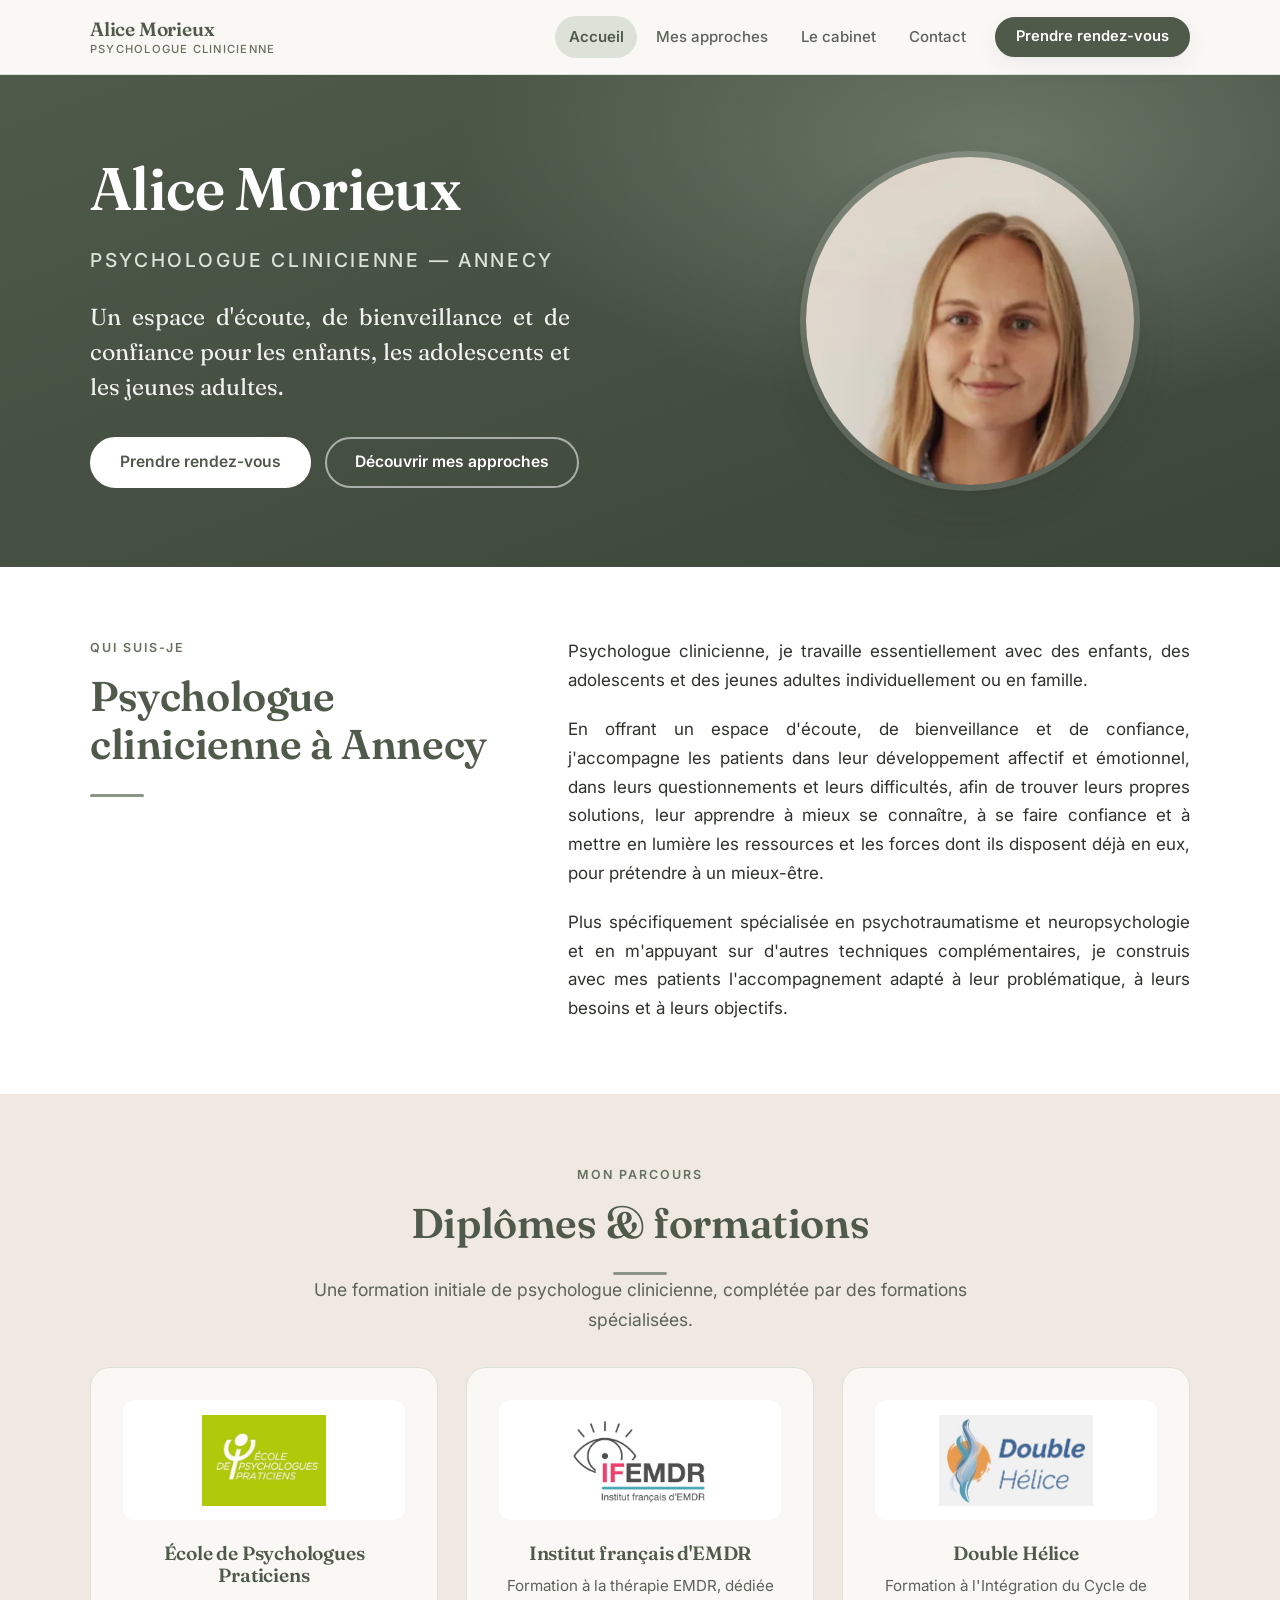
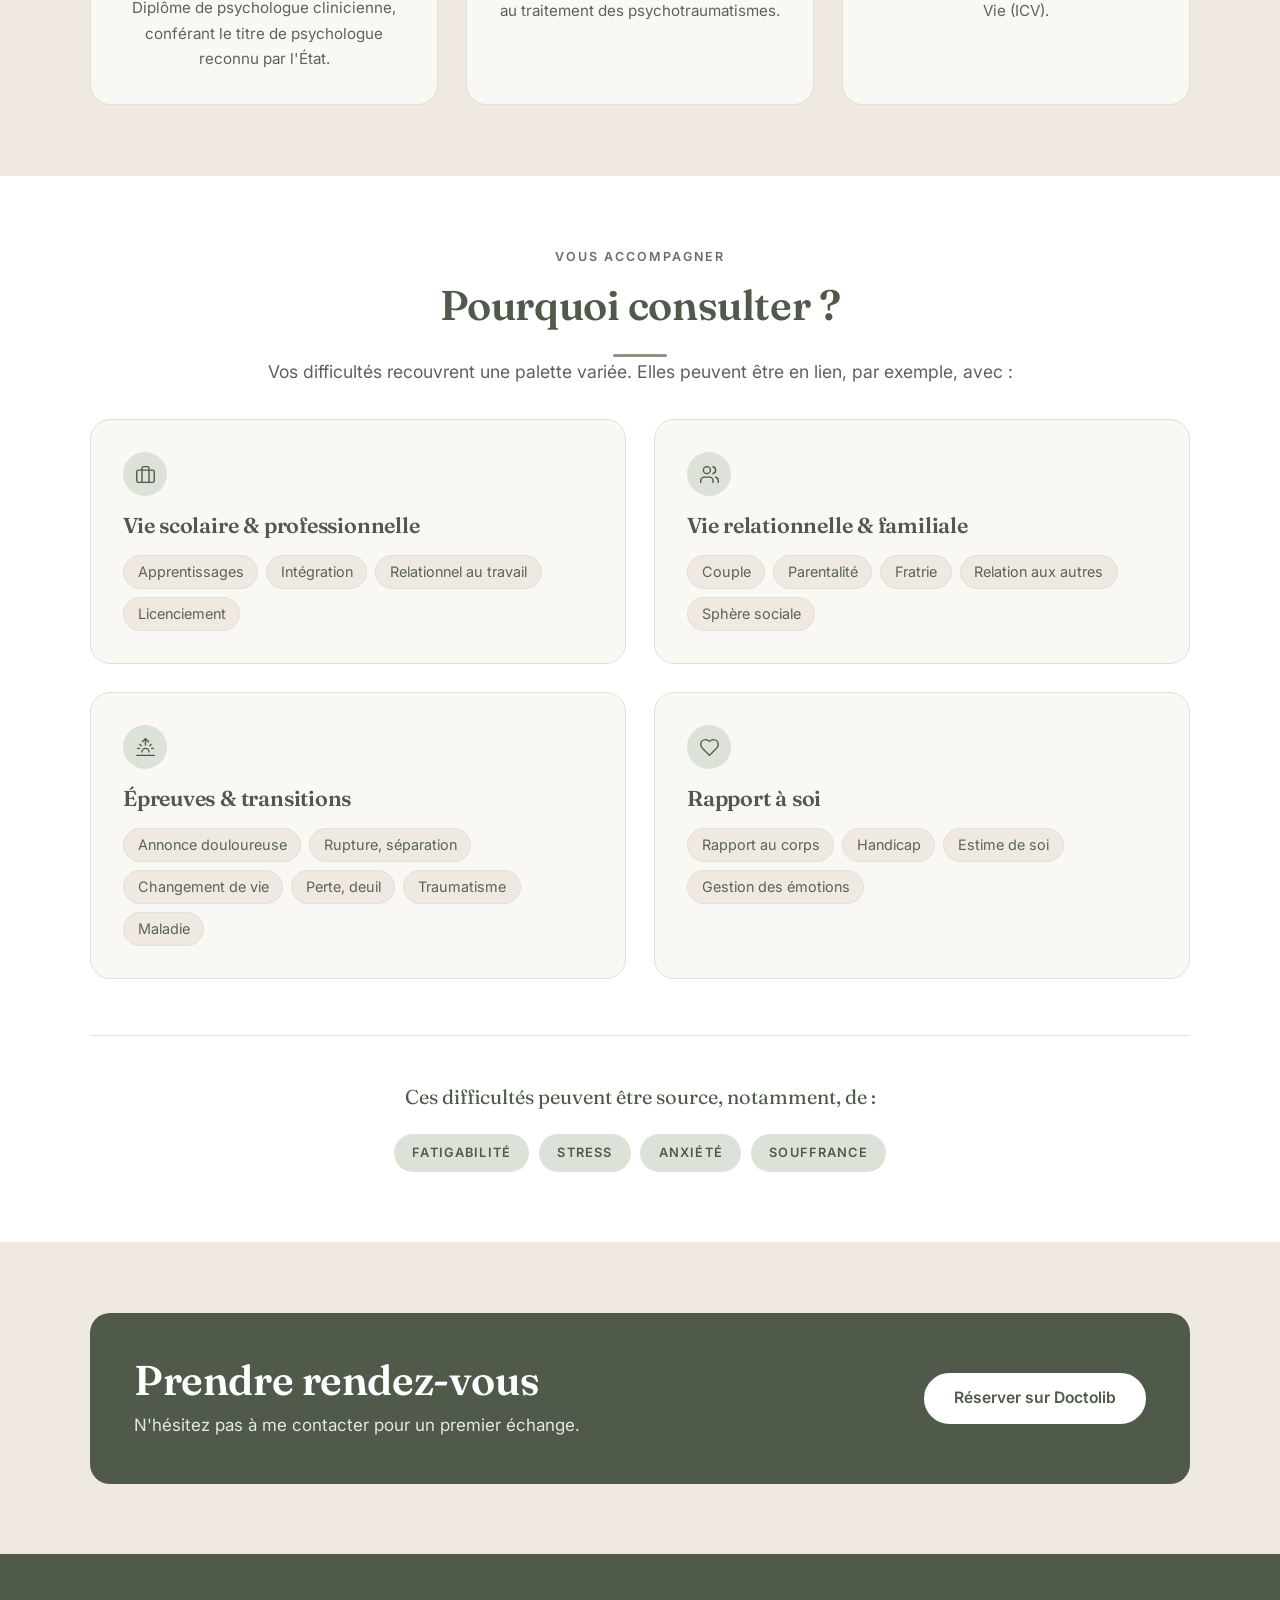
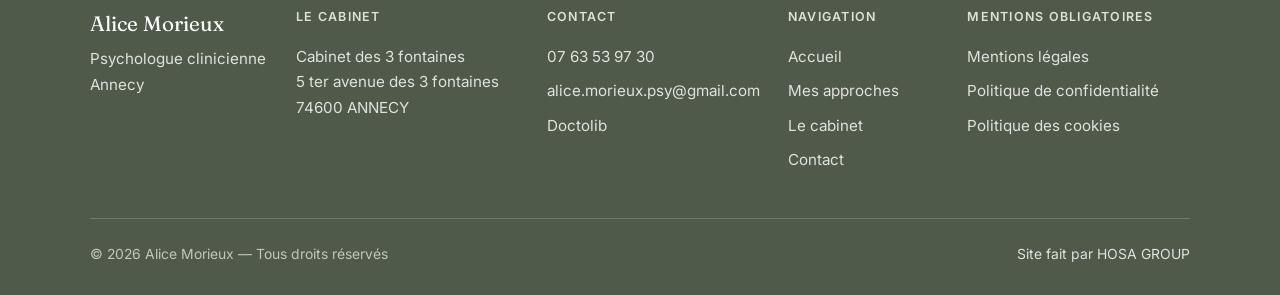
==== commit ddbdf394: "Ajout des pages de politique de confidentialité et de politique des cookies, mise à jour des liens d" ====
--- a/index.html
+++ b/index.html
@@ -274,6 +274,8 @@
         <p class="footer__titre">Mentions obligatoires</p>
         <ul class="footer__liste">
           <li><a href="mentions-legales.html">Mentions légales</a></li>
+          <li><a href="politique-de-confidentialite.html">Politique de confidentialité</a></li>
+          <li><a href="politique-des-cookies.html">Politique des cookies</a></li>
         </ul>
       </div>
     </div>
--- a/css/styles.css
+++ b/css/styles.css
@@ -1291,6 +1291,11 @@
   margin-top: 0;
 }
 
+.texte-legal h3 {
+  font-size: clamp(1.05rem, 1rem + 0.3vw, 1.2rem);
+  margin-top: 1.75rem;
+}
+
 /* --------------------------------------------------------------------------
    8. Cabinet & contact
    -------------------------------------------------------------------------- */
@@ -1583,8 +1588,9 @@
 
 .footer__grille {
   display: grid;
-  grid-template-columns: repeat(auto-fit, minmax(230px, 1fr));
-  gap: 2.5rem;
+  grid-template-columns: 1fr 1.25fr 1.15fr 0.85fr 1.25fr;
+  column-gap: 1.75rem;
+  row-gap: 2.5rem;
   padding-bottom: 2.25rem;
   border-bottom: 1px solid rgba(255, 255, 255, 0.18);
 }
@@ -1593,10 +1599,11 @@
   font-family: var(--font-corps);
   font-size: 0.78rem;
   font-weight: 600;
-  letter-spacing: 0.14em;
+  letter-spacing: 0.1em;
   text-transform: uppercase;
   color: var(--vert-clair);
   margin-bottom: 1rem;
+  white-space: nowrap;
 }
 
 .footer__nom {
@@ -1630,6 +1637,29 @@
   color: rgba(255, 255, 255, 0.65);
 }
 
+@media (max-width: 860px) {
+  .footer__grille {
+    grid-template-columns: 1fr 1fr 1fr;
+    column-gap: 1.75rem;
+    row-gap: 2.25rem;
+  }
+
+  .footer__titre {
+    white-space: normal;
+  }
+}
+
+@media (max-width: 560px) {
+  .footer__grille {
+    grid-template-columns: 1fr;
+    row-gap: 2rem;
+  }
+
+  .footer__bas {
+    justify-content: flex-start;
+  }
+}
+
 /* --------------------------------------------------------------------------
    10. Animations
    -------------------------------------------------------------------------- */
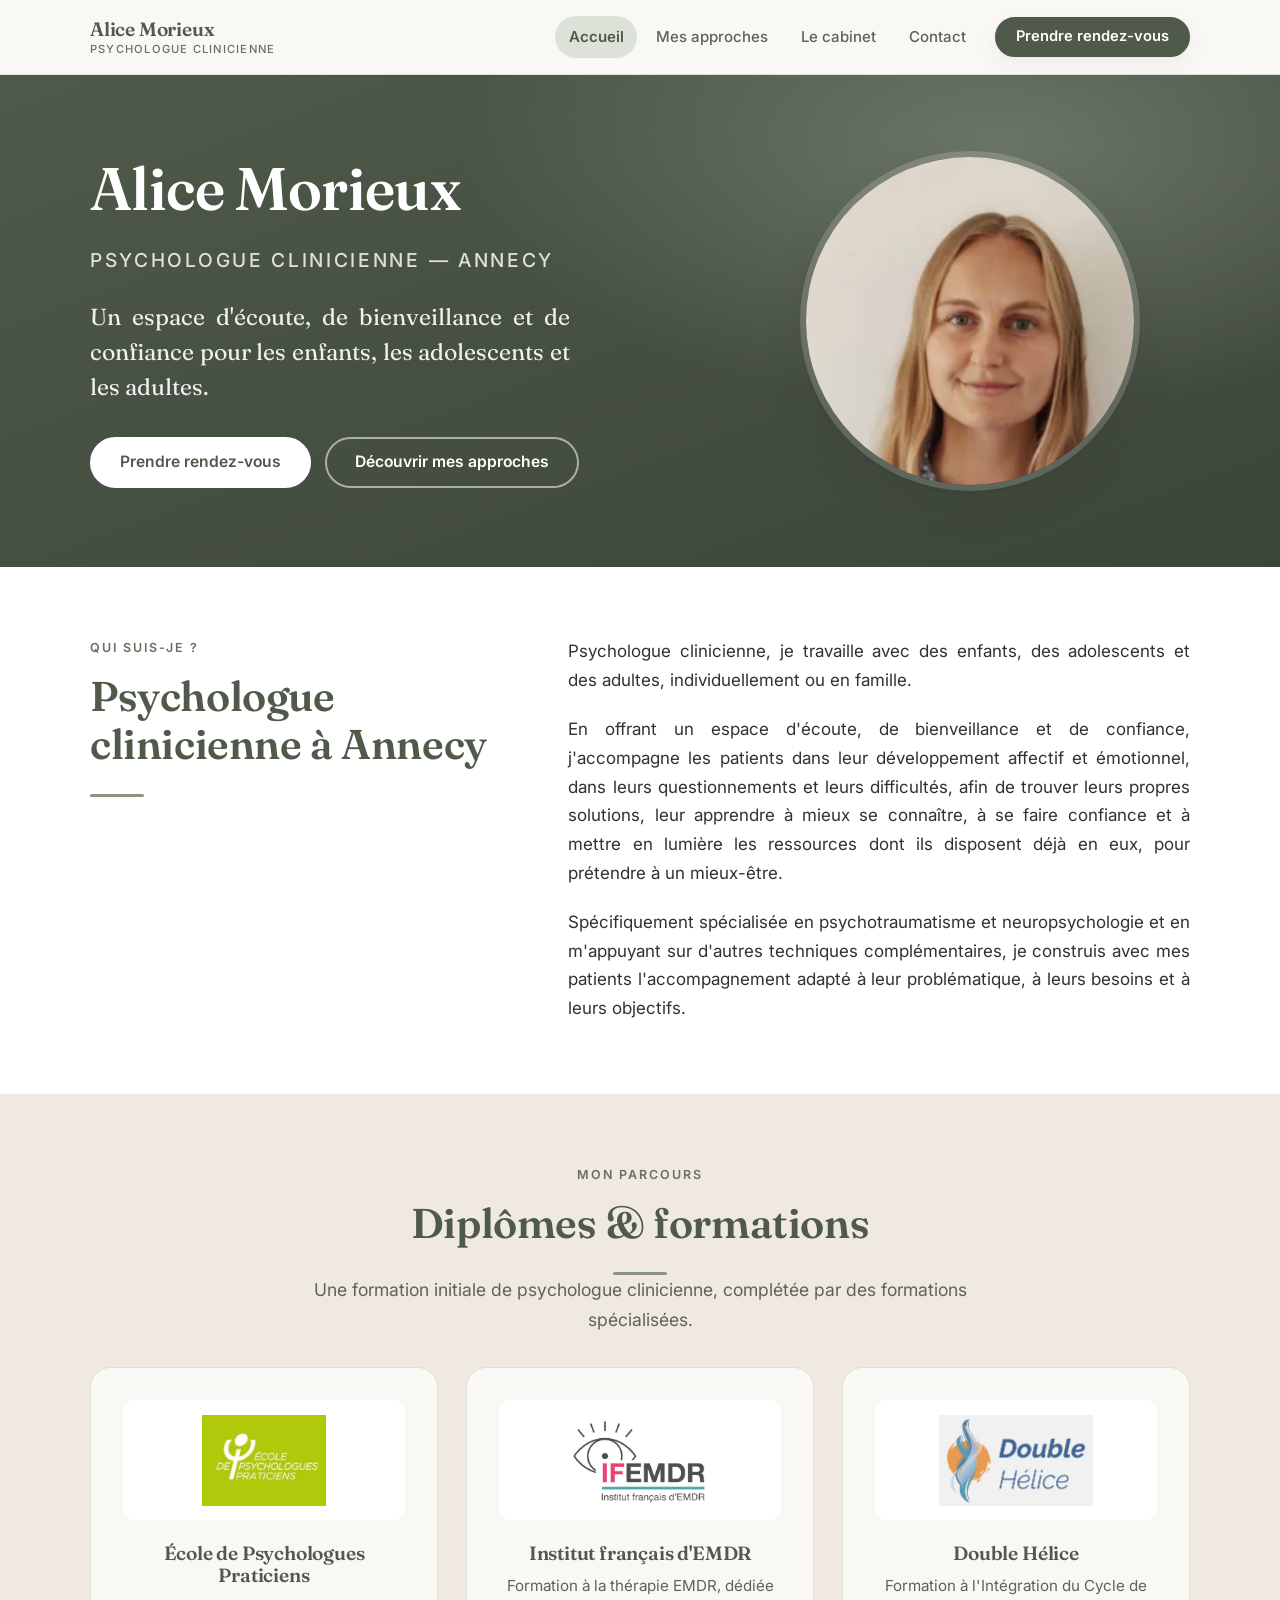
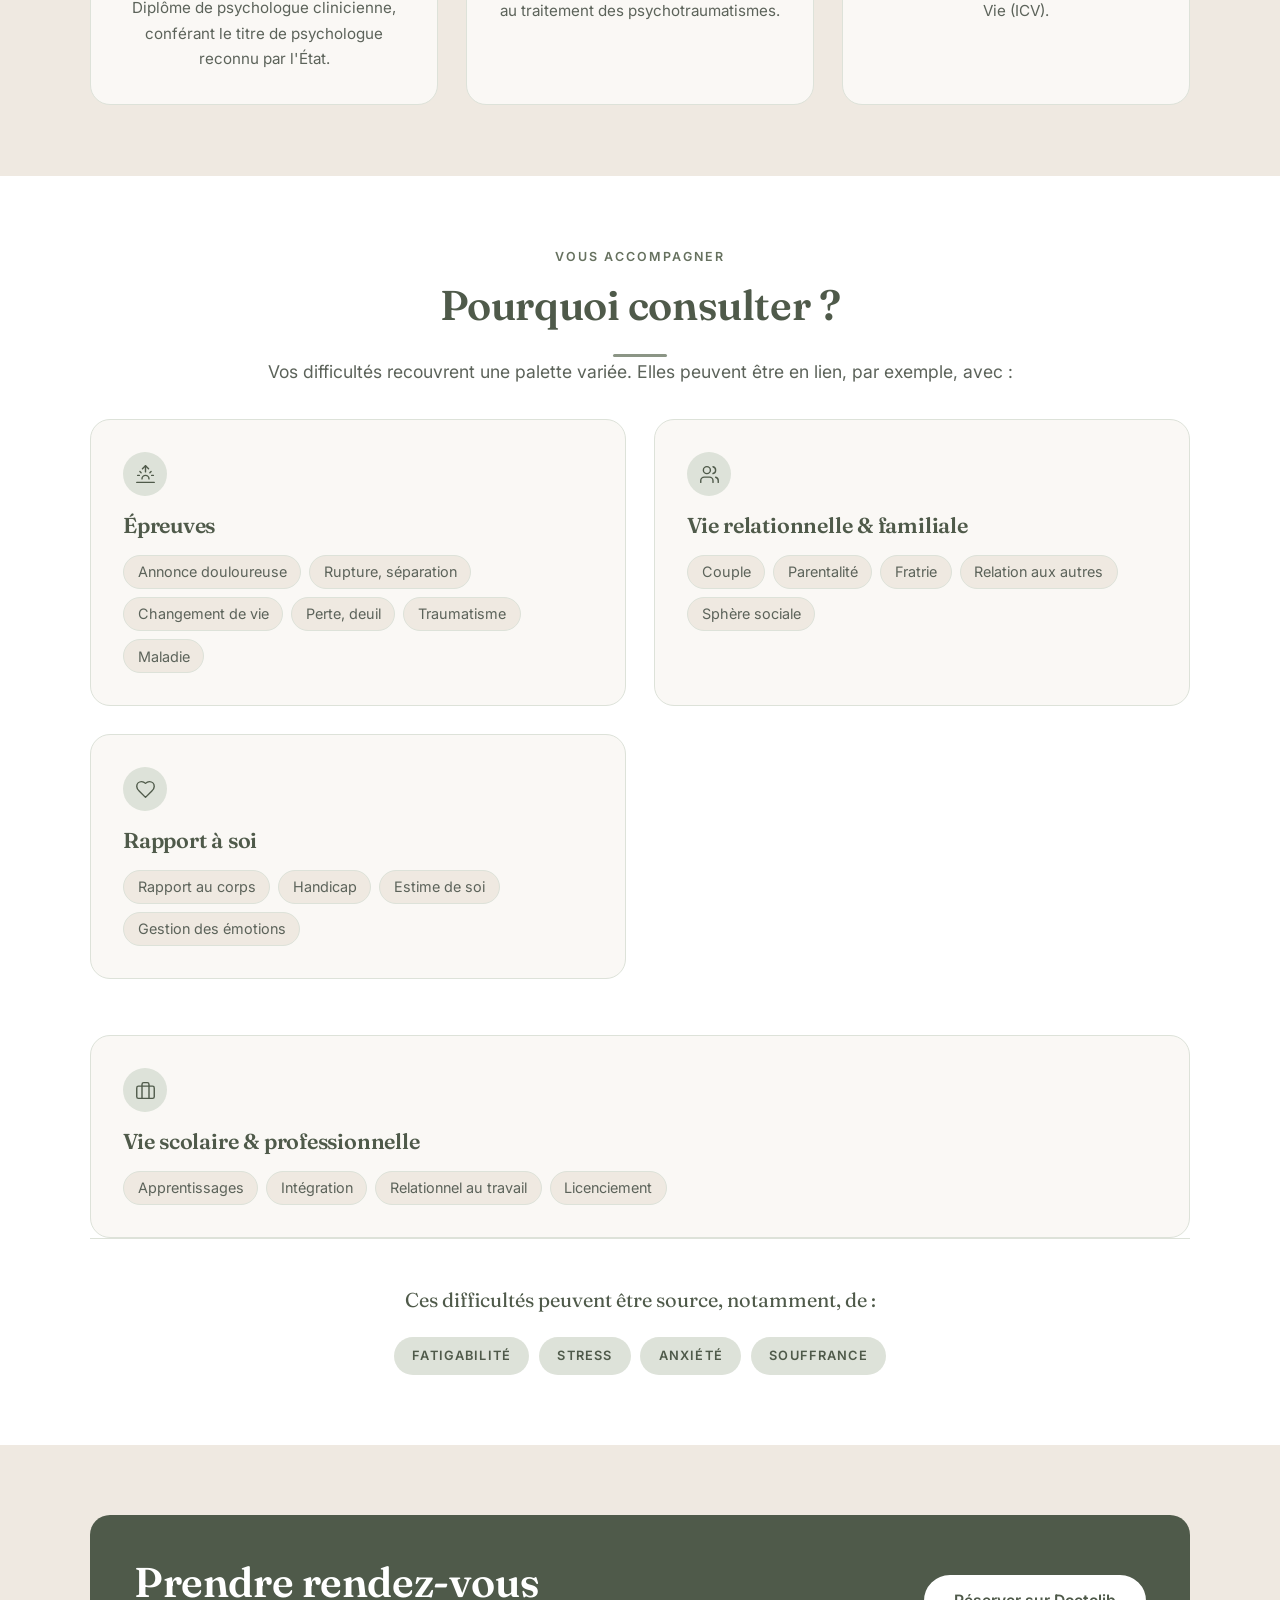
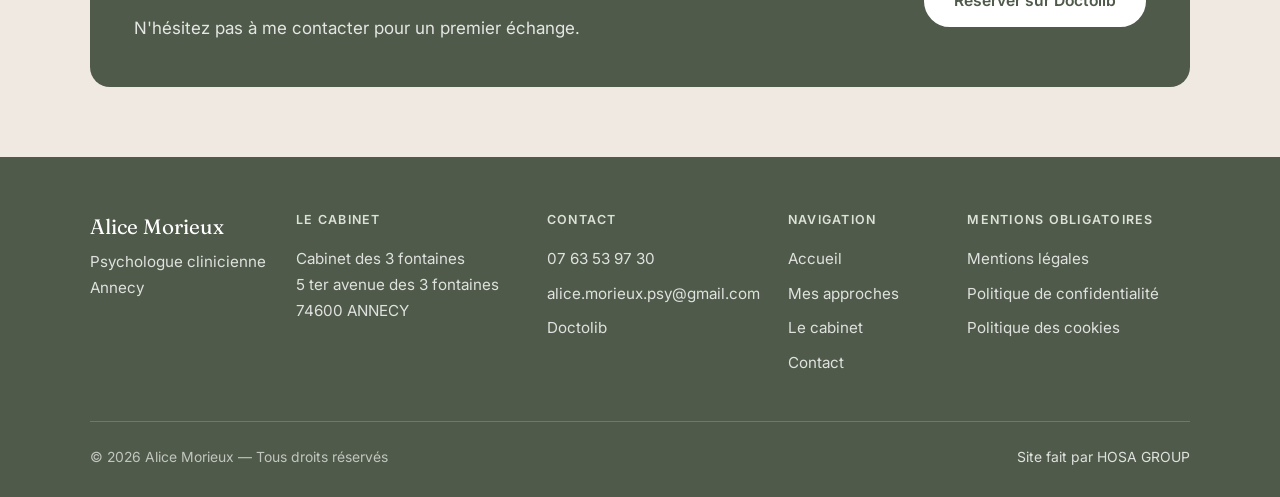
==== commit 4e3ff1d1: "Mise à jour de la structure et du contenu de la page d'accueil : ajout de sections, amélioration du " ====
--- a/index.html
+++ b/index.html
@@ -1,146 +1,236 @@
 <!DOCTYPE html>
 <html lang="fr">
+
 <head>
-<meta charset="utf-8">
-<meta name="viewport" content="width=device-width, initial-scale=1">
-<title>Alice Morieux — Psychologue clinicienne à Annecy</title>
-<meta name="description" content="Alice Morieux, psychologue clinicienne à Annecy. Accompagnement des enfants, adolescents et jeunes adultes, individuellement ou en famille. EMDR, ICV, remédiation cognitive.">
-<link rel="canonical" href="https://www.morieux-psychologue.com/">
-<meta property="og:type" content="website">
-<meta property="og:title" content="Alice Morieux — Psychologue clinicienne à Annecy">
-<meta property="og:description" content="Un espace d'écoute, de bienveillance et de confiance pour les enfants, les adolescents et les jeunes adultes.">
-<meta property="og:locale" content="fr_FR">
-<meta property="og:image" content="https://www.morieux-psychologue.com/assets/cabinet.jpg">
-<meta property="og:url" content="https://www.morieux-psychologue.com/">
-<link rel="icon" href="assets/favicon.svg" type="image/svg+xml">
-<link rel="preconnect" href="https://fonts.googleapis.com">
-<link rel="preconnect" href="https://fonts.gstatic.com" crossorigin>
-<link rel="stylesheet" href="https://fonts.googleapis.com/css2?family=Fraunces:opsz,wght@9..144,400;9..144,600&family=Inter:wght@400;500;600&display=swap">
-<link rel="stylesheet" href="css/styles.css">
-<noscript><style>.reveal{opacity:1;transform:none}</style></noscript>
+  <meta charset="utf-8">
+  <meta name="viewport" content="width=device-width, initial-scale=1">
+  <title>Alice Morieux — Psychologue clinicienne à Annecy</title>
+  <meta name="description"
+    content="Alice Morieux, psychologue clinicienne à Annecy. Accompagnement des enfants, adolescents et adultes, individuellement ou en famille. EMDR, ICV, remédiation cognitive.">
+  <link rel="canonical" href="https://www.morieux-psychologue.com/">
+  <meta property="og:type" content="website">
+  <meta property="og:title" content="Alice Morieux — Psychologue clinicienne à Annecy">
+  <meta property="og:description"
+    content="Un espace d'écoute, de bienveillance et de confiance pour les enfants, les adolescents et les adultes.">
+  <meta property="og:locale" content="fr_FR">
+  <meta property="og:image" content="https://www.morieux-psychologue.com/assets/cabinet.jpg">
+  <meta property="og:url" content="https://www.morieux-psychologue.com/">
+  <link rel="icon" href="assets/favicon.svg" type="image/svg+xml">
+  <link rel="preconnect" href="https://fonts.googleapis.com">
+  <link rel="preconnect" href="https://fonts.gstatic.com" crossorigin>
+  <link rel="stylesheet"
+    href="https://fonts.googleapis.com/css2?family=Fraunces:opsz,wght@9..144,400;9..144,600&family=Inter:wght@400;500;600&display=swap">
+  <link rel="stylesheet" href="css/styles.css">
+  <noscript>
+    <style>
+      .reveal {
+        opacity: 1;
+        transform: none
+      }
+    </style>
+  </noscript>
 </head>
+
 <body>
 
-<a class="skip-link" href="#contenu">Aller au contenu principal</a>
-
-<header class="site-header">
-  <div class="conteneur site-header__inner">
-    <a class="logo" href="index.html">
-      <span class="logo__nom">Alice Morieux</span>
-      <span class="logo__role">Psychologue clinicienne</span>
-    </a>
-
-    <button class="burger" type="button" aria-expanded="false" aria-controls="nav-principale" aria-label="Ouvrir le menu">
-      <span class="burger__barre"></span>
-      <span class="burger__barre"></span>
-      <span class="burger__barre"></span>
-    </button>
-
-    <nav class="nav" id="nav-principale" aria-label="Navigation principale">
-      <a class="nav__lien is-active" href="index.html" aria-current="page">Accueil</a>
-      <a class="nav__lien" href="approches.html">Mes approches</a>
-      <a class="nav__lien" href="cabinet.html">Le cabinet</a>
-      <a class="nav__lien" href="contact.html">Contact</a>
-      <a class="btn btn--principal nav__cta" href="https://www.doctolib.fr/psychologue/annecy/alice-morieux" target="_blank" rel="noopener">Prendre rendez-vous</a>
-    </nav>
-  </div>
-</header>
-
-<main id="contenu">
-
-  <!-- ============ Hero ============ -->
-  <section class="hero">
-    <div class="conteneur hero__grille">
-      <div>
-        <h1>Alice Morieux</h1>
-        <p class="hero__role">Psychologue clinicienne — Annecy</p>
-        <p class="hero__accroche">Un espace d'écoute, de bienveillance et de confiance pour les enfants, les adolescents et les jeunes adultes.</p>
-        <div class="groupe-btn">
-          <a class="btn btn--clair" href="https://www.doctolib.fr/psychologue/annecy/alice-morieux" target="_blank" rel="noopener">Prendre rendez-vous</a>
-          <a class="btn btn--contour-clair" href="approches.html">Découvrir mes approches</a>
-        </div>
-      </div>
-      <div class="hero__portrait">
-        <img src="assets/portrait-alice.jpg" width="800" height="800"
-             alt="Portrait d'Alice Morieux, psychologue clinicienne à Annecy">
-      </div>
+  <a class="skip-link" href="#contenu">Aller au contenu principal</a>
+
+  <header class="site-header">
+    <div class="conteneur site-header__inner">
+      <a class="logo" href="index.html">
+        <span class="logo__nom">Alice Morieux</span>
+        <span class="logo__role">Psychologue clinicienne</span>
+      </a>
+
+      <button class="burger" type="button" aria-expanded="false" aria-controls="nav-principale"
+        aria-label="Ouvrir le menu">
+        <span class="burger__barre"></span>
+        <span class="burger__barre"></span>
+        <span class="burger__barre"></span>
+      </button>
+
+      <nav class="nav" id="nav-principale" aria-label="Navigation principale">
+        <a class="nav__lien is-active" href="index.html" aria-current="page">Accueil</a>
+        <a class="nav__lien" href="approches.html">Mes approches</a>
+        <a class="nav__lien" href="cabinet.html">Le cabinet</a>
+        <a class="nav__lien" href="contact.html">Contact</a>
+        <a class="btn btn--principal nav__cta" href="https://www.doctolib.fr/psychologue/annecy/alice-morieux"
+          target="_blank" rel="noopener">Prendre rendez-vous</a>
+      </nav>
     </div>
-  </section>
-
-  <!-- ============ Qui suis-je ============ -->
-  <section class="section section--blanc">
-    <div class="conteneur duo-texte reveal">
-      <div class="section-titre">
-        <span class="surtitre">Qui suis-je</span>
-        <h2>Psychologue clinicienne à Annecy</h2>
-        <span class="filet"></span>
-      </div>
-      <div>
-        <p>Psychologue clinicienne, je travaille essentiellement avec des enfants, des adolescents et des jeunes adultes individuellement ou en famille.</p>
-        <p>En offrant un espace d'écoute, de bienveillance et de confiance, j'accompagne les patients dans leur développement affectif et émotionnel, dans leurs questionnements et leurs difficultés, afin de trouver leurs propres solutions, leur apprendre à mieux se connaître, à se faire confiance et à mettre en lumière les ressources et les forces dont ils disposent déjà en eux, pour prétendre à un mieux-être.</p>
-        <p>Plus spécifiquement spécialisée en psychotraumatisme et neuropsychologie et en m'appuyant sur d'autres techniques complémentaires, je construis avec mes patients l'accompagnement adapté à leur problématique, à leurs besoins et à leurs objectifs.</p>
-      </div>
-    </div>
-  </section>
-
-  <!-- ============ Diplômes & formations ============ -->
-  <section class="section section--beige">
-    <div class="conteneur reveal">
-      <div class="section-titre section-titre--centre">
-        <span class="surtitre">Mon parcours</span>
-        <h2>Diplômes &amp; formations</h2>
-        <span class="filet"></span>
-        <p class="chapeau">Une formation initiale de psychologue clinicienne, complétée par des formations spécialisées.</p>
-      </div>
-
-      <!-- TODO : confirmer avec Alice les intitulés exacts et, si elle le souhaite, ajouter les années -->
-      <ul class="formations">
-        <li class="formation">
-          <span class="formation__logo">
-            <img src="assets/logo-epp.jpg" width="576" height="423" loading="lazy"
-                 alt="Logo de l'École de Psychologues Praticiens">
-          </span>
-          <h3 class="formation__titre">École de Psychologues Praticiens</h3>
-          <p class="formation__texte">Diplôme de psychologue clinicienne, conférant le titre de psychologue reconnu par l'État.</p>
-        </li>
-
-        <li class="formation">
-          <span class="formation__logo">
-            <img src="assets/logo-ifemdr.jpg" width="800" height="502" loading="lazy"
-                 alt="Logo de l'IFEMDR, Institut français d'EMDR">
-          </span>
-          <h3 class="formation__titre">Institut français d'EMDR</h3>
-          <p class="formation__texte">Formation à la thérapie EMDR, dédiée au traitement des psychotraumatismes.</p>
-        </li>
-
-        <li class="formation">
-          <span class="formation__logo">
-            <img src="assets/logo-double-helice.jpg" width="618" height="368" loading="lazy"
-                 alt="Logo de Double Hélice">
-          </span>
-          <h3 class="formation__titre">Double Hélice</h3>
-          <p class="formation__texte">Formation à l'Intégration du Cycle de Vie (ICV).</p>
-        </li>
-      </ul>
-    </div>
-  </section>
-
-  <!-- ============ Pourquoi consulter ============ -->
-  <section class="section section--blanc">
-    <div class="conteneur reveal">
-      <div class="section-titre section-titre--centre">
-        <span class="surtitre">Vous accompagner</span>
-        <h2>Pourquoi consulter&nbsp;?</h2>
-        <span class="filet"></span>
-        <p class="chapeau">Vos difficultés recouvrent une palette variée. Elles peuvent être en lien, par exemple, avec&nbsp;:</p>
-      </div>
-
-      <div class="domaines">
+  </header>
+
+  <main id="contenu">
+
+    <!-- ============ Hero ============ -->
+    <section class="hero">
+      <div class="conteneur hero__grille">
+        <div>
+          <h1>Alice Morieux</h1>
+          <p class="hero__role">Psychologue clinicienne — Annecy</p>
+          <p class="hero__accroche">Un espace d'écoute, de bienveillance et de confiance pour les enfants, les
+            adolescents et les adultes.</p>
+          <div class="groupe-btn">
+            <a class="btn btn--clair" href="https://www.doctolib.fr/psychologue/annecy/alice-morieux" target="_blank"
+              rel="noopener">Prendre rendez-vous</a>
+            <a class="btn btn--contour-clair" href="approches.html">Découvrir mes approches</a>
+          </div>
+        </div>
+        <div class="hero__portrait">
+          <img src="assets/portrait-alice.jpg" width="800" height="800"
+            alt="Portrait d'Alice Morieux, psychologue clinicienne à Annecy">
+        </div>
+      </div>
+    </section>
+
+    <!-- ============ Qui suis-je ============ -->
+    <section class="section section--blanc">
+      <div class="conteneur duo-texte reveal">
+        <div class="section-titre">
+          <span class="surtitre">Qui suis-je ?</span>
+          <h2>Psychologue clinicienne à Annecy</h2>
+          <span class="filet"></span>
+        </div>
+        <div>
+          <p>Psychologue clinicienne, je travaille avec des enfants, des adolescents et des
+            adultes, individuellement ou en famille.</p>
+          <p>En offrant un espace d'écoute, de bienveillance et de confiance, j'accompagne les patients dans leur
+            développement affectif et émotionnel, dans leurs questionnements et leurs difficultés, afin de trouver leurs
+            propres solutions, leur apprendre à mieux se connaître, à se faire confiance et à mettre en lumière les
+            ressources dont ils disposent déjà en eux, pour prétendre à un mieux-être.</p>
+          <p>Spécifiquement spécialisée en psychotraumatisme et neuropsychologie et en m'appuyant sur d'autres
+            techniques complémentaires, je construis avec mes patients l'accompagnement adapté à leur problématique, à
+            leurs besoins et à leurs objectifs.</p>
+        </div>
+      </div>
+    </section>
+
+    <!-- ============ Diplômes & formations ============ -->
+    <section class="section section--beige">
+      <div class="conteneur reveal">
+        <div class="section-titre section-titre--centre">
+          <span class="surtitre">Mon parcours</span>
+          <h2>Diplômes &amp; formations</h2>
+          <span class="filet"></span>
+          <p class="chapeau">Une formation initiale de psychologue clinicienne, complétée par des formations
+            spécialisées.</p>
+        </div>
+
+        <!-- TODO : confirmer avec Alice les intitulés exacts et, si elle le souhaite, ajouter les années -->
+        <ul class="formations">
+          <li class="formation">
+            <span class="formation__logo">
+              <img src="assets/logo-epp.jpg" width="576" height="423" loading="lazy"
+                alt="Logo de l'École de Psychologues Praticiens">
+            </span>
+            <h3 class="formation__titre">École de Psychologues Praticiens</h3>
+            <p class="formation__texte">Diplôme de psychologue clinicienne, conférant le titre de psychologue reconnu
+              par l'État.</p>
+          </li>
+
+          <li class="formation">
+            <span class="formation__logo">
+              <img src="assets/logo-ifemdr.jpg" width="800" height="502" loading="lazy"
+                alt="Logo de l'IFEMDR, Institut français d'EMDR">
+            </span>
+            <h3 class="formation__titre">Institut français d'EMDR</h3>
+            <p class="formation__texte">Formation à la thérapie EMDR, dédiée au traitement des psychotraumatismes.</p>
+          </li>
+
+          <li class="formation">
+            <span class="formation__logo">
+              <img src="assets/logo-double-helice.jpg" width="618" height="368" loading="lazy"
+                alt="Logo de Double Hélice">
+            </span>
+            <h3 class="formation__titre">Double Hélice</h3>
+            <p class="formation__texte">Formation à l'Intégration du Cycle de Vie (ICV).</p>
+          </li>
+        </ul>
+      </div>
+    </section>
+
+    <!-- ============ Pourquoi consulter ============ -->
+    <section class="section section--blanc">
+      <div class="conteneur reveal">
+        <div class="section-titre section-titre--centre">
+          <span class="surtitre">Vous accompagner</span>
+          <h2>Pourquoi consulter&nbsp;?</h2>
+          <span class="filet"></span>
+          <p class="chapeau">Vos difficultés recouvrent une palette variée. Elles peuvent être en lien, par exemple,
+            avec&nbsp;:</p>
+        </div>
+
+        <div class="domaines">
+
+          <article class="domaine">
+            <span class="domaine__icone" aria-hidden="true">
+              <svg viewBox="0 0 24 24" fill="none" stroke="currentColor" stroke-width="1.6" stroke-linecap="round"
+                stroke-linejoin="round">
+                <path d="M12 2v7" />
+                <path d="m8.5 5.5 3.5-3.5 3.5 3.5" />
+                <path d="M3 13h2" />
+                <path d="M19 13h2" />
+                <path d="m5.6 8.6 1.4 1.4" />
+                <path d="m18.4 8.6-1.4 1.4" />
+                <path d="M8 17a4 4 0 0 1 8 0" />
+                <path d="M2 21h20" />
+              </svg>
+            </span>
+            <h3 class="domaine__titre">Épreuves</h3>
+            <ul class="domaine__liste">
+              <li>Annonce douloureuse</li>
+              <li>Rupture, séparation</li>
+              <li>Changement de vie</li>
+              <li>Perte, deuil</li>
+              <li>Traumatisme</li>
+              <li>Maladie</li>
+            </ul>
+          </article>
+
+          <article class="domaine">
+            <span class="domaine__icone" aria-hidden="true">
+              <svg viewBox="0 0 24 24" fill="none" stroke="currentColor" stroke-width="1.6" stroke-linecap="round"
+                stroke-linejoin="round">
+                <path d="M16 21v-2a4 4 0 0 0-4-4H6a4 4 0 0 0-4 4v2" />
+                <circle cx="9" cy="7" r="4" />
+                <path d="M22 21v-2a4 4 0 0 0-3-3.87" />
+                <path d="M16 3.13a4 4 0 0 1 0 7.75" />
+              </svg>
+            </span>
+            <h3 class="domaine__titre">Vie relationnelle &amp; familiale</h3>
+            <ul class="domaine__liste">
+              <li>Couple</li>
+              <li>Parentalité</li>
+              <li>Fratrie</li>
+              <li>Relation aux autres</li>
+              <li>Sphère sociale</li>
+            </ul>
+          </article>
+
+          <article class="domaine">
+            <span class="domaine__icone" aria-hidden="true">
+              <svg viewBox="0 0 24 24" fill="none" stroke="currentColor" stroke-width="1.6" stroke-linecap="round"
+                stroke-linejoin="round">
+                <path
+                  d="M19 14c1.49-1.46 3-3.21 3-5.5A5.5 5.5 0 0 0 16.5 3c-1.76 0-3 .5-4.5 2-1.5-1.5-2.74-2-4.5-2A5.5 5.5 0 0 0 2 8.5c0 2.3 1.5 4.05 3 5.5l7 7Z" />
+              </svg>
+            </span>
+            <h3 class="domaine__titre">Rapport à soi</h3>
+            <ul class="domaine__liste">
+              <li>Rapport au corps</li>
+              <li>Handicap</li>
+              <li>Estime de soi</li>
+              <li>Gestion des émotions</li>
+            </ul>
+          </article>
+        </div>
+
         <article class="domaine">
           <span class="domaine__icone" aria-hidden="true">
-            <svg viewBox="0 0 24 24" fill="none" stroke="currentColor" stroke-width="1.6" stroke-linecap="round" stroke-linejoin="round">
-              <rect x="2" y="7" width="20" height="14" rx="2"/>
-              <path d="M16 21V5a2 2 0 0 0-2-2h-4a2 2 0 0 0-2 2v16"/>
+            <svg viewBox="0 0 24 24" fill="none" stroke="currentColor" stroke-width="1.6" stroke-linecap="round"
+              stroke-linejoin="round">
+              <rect x="2" y="7" width="20" height="14" rx="2" />
+              <path d="M16 21V5a2 2 0 0 0-2-2h-4a2 2 0 0 0-2 2v16" />
             </svg>
           </span>
           <h3 class="domaine__titre">Vie scolaire &amp; professionnelle</h3>
@@ -152,141 +242,85 @@
           </ul>
         </article>
 
-        <article class="domaine">
-          <span class="domaine__icone" aria-hidden="true">
-            <svg viewBox="0 0 24 24" fill="none" stroke="currentColor" stroke-width="1.6" stroke-linecap="round" stroke-linejoin="round">
-              <path d="M16 21v-2a4 4 0 0 0-4-4H6a4 4 0 0 0-4 4v2"/>
-              <circle cx="9" cy="7" r="4"/>
-              <path d="M22 21v-2a4 4 0 0 0-3-3.87"/>
-              <path d="M16 3.13a4 4 0 0 1 0 7.75"/>
-            </svg>
-          </span>
-          <h3 class="domaine__titre">Vie relationnelle &amp; familiale</h3>
-          <ul class="domaine__liste">
-            <li>Couple</li>
-            <li>Parentalité</li>
-            <li>Fratrie</li>
-            <li>Relation aux autres</li>
-            <li>Sphère sociale</li>
-          </ul>
-        </article>
-
-        <article class="domaine">
-          <span class="domaine__icone" aria-hidden="true">
-            <svg viewBox="0 0 24 24" fill="none" stroke="currentColor" stroke-width="1.6" stroke-linecap="round" stroke-linejoin="round">
-              <path d="M12 2v7"/>
-              <path d="m8.5 5.5 3.5-3.5 3.5 3.5"/>
-              <path d="M3 13h2"/>
-              <path d="M19 13h2"/>
-              <path d="m5.6 8.6 1.4 1.4"/>
-              <path d="m18.4 8.6-1.4 1.4"/>
-              <path d="M8 17a4 4 0 0 1 8 0"/>
-              <path d="M2 21h20"/>
-            </svg>
-          </span>
-          <h3 class="domaine__titre">Épreuves &amp; transitions</h3>
-          <ul class="domaine__liste">
-            <li>Annonce douloureuse</li>
-            <li>Rupture, séparation</li>
-            <li>Changement de vie</li>
-            <li>Perte, deuil</li>
-            <li>Traumatisme</li>
-            <li>Maladie</li>
-          </ul>
-        </article>
-
-        <article class="domaine">
-          <span class="domaine__icone" aria-hidden="true">
-            <svg viewBox="0 0 24 24" fill="none" stroke="currentColor" stroke-width="1.6" stroke-linecap="round" stroke-linejoin="round">
-              <path d="M19 14c1.49-1.46 3-3.21 3-5.5A5.5 5.5 0 0 0 16.5 3c-1.76 0-3 .5-4.5 2-1.5-1.5-2.74-2-4.5-2A5.5 5.5 0 0 0 2 8.5c0 2.3 1.5 4.05 3 5.5l7 7Z"/>
-            </svg>
-          </span>
-          <h3 class="domaine__titre">Rapport à soi</h3>
-          <ul class="domaine__liste">
-            <li>Rapport au corps</li>
-            <li>Handicap</li>
-            <li>Estime de soi</li>
-            <li>Gestion des émotions</li>
-          </ul>
-        </article>
-      </div>
-
-      <div class="consequences">
-        <p class="consequences__intro">Ces difficultés peuvent être source, notamment, de&nbsp;:</p>
-        <ul class="consequences__liste">
-          <li>Fatigabilité</li>
-          <li>Stress</li>
-          <li>Anxiété</li>
-          <li>Souffrance</li>
-        </ul>
+        <div class="consequences">
+          <p class="consequences__intro">Ces difficultés peuvent être source, notamment, de&nbsp;:</p>
+          <ul class="consequences__liste">
+            <li>Fatigabilité</li>
+            <li>Stress</li>
+            <li>Anxiété</li>
+            <li>Souffrance</li>
+          </ul>
+        </div>
+      </div>
+    </section>
+
+    <!-- ============ CTA final ============ -->
+    <section class="section section--beige">
+      <div class="conteneur reveal">
+        <div class="doctolib">
+          <div>
+            <h2>Prendre rendez-vous</h2>
+            <p>N'hésitez pas à me contacter pour un premier échange.</p>
+          </div>
+          <a class="btn btn--clair" href="https://www.doctolib.fr/psychologue/annecy/alice-morieux" target="_blank"
+            rel="noopener">Réserver sur Doctolib</a>
+        </div>
+      </div>
+    </section>
+
+  </main>
+
+  <footer class="site-footer">
+    <div class="conteneur">
+      <div class="footer__grille">
+        <div>
+          <p class="footer__nom">Alice Morieux</p>
+          <p>Psychologue clinicienne<br>Annecy</p>
+        </div>
+        <div>
+          <p class="footer__titre">Le cabinet</p>
+          <address class="footer__adresse" style="font-style:normal">
+            Cabinet des 3 fontaines<br>
+            5 ter avenue des 3 fontaines<br>
+            74600 ANNECY
+          </address>
+        </div>
+        <div>
+          <p class="footer__titre">Contact</p>
+          <ul class="footer__liste">
+            <li><a href="tel:+33763539730">07 63 53 97 30</a></li>
+            <li><a href="mailto:alice.morieux.psy@gmail.com">alice.morieux.psy@gmail.com</a></li>
+            <li><a href="https://www.doctolib.fr/psychologue/annecy/alice-morieux" target="_blank"
+                rel="noopener">Doctolib</a></li>
+          </ul>
+        </div>
+        <div>
+          <p class="footer__titre">Navigation</p>
+          <ul class="footer__liste">
+            <li><a href="index.html">Accueil</a></li>
+            <li><a href="approches.html">Mes approches</a></li>
+            <li><a href="cabinet.html">Le cabinet</a></li>
+            <li><a href="contact.html">Contact</a></li>
+          </ul>
+        </div>
+        <div>
+          <p class="footer__titre">Mentions obligatoires</p>
+          <ul class="footer__liste">
+            <li><a href="mentions-legales.html">Mentions légales</a></li>
+            <li><a href="politique-de-confidentialite.html">Politique de confidentialité</a></li>
+            <li><a href="politique-des-cookies.html">Politique des cookies</a></li>
+          </ul>
+        </div>
+      </div>
+      <div class="footer__bas">
+        <p style="margin:0">© <span data-annee>2026</span> Alice Morieux — Tous droits réservés</p>
+        <p style="margin:0"><a href="https://hosa-group.fr/" target="_blank" rel="noopener">Site fait par HOSA GROUP</a>
+        </p>
       </div>
     </div>
-  </section>
-
-  <!-- ============ CTA final ============ -->
-  <section class="section section--beige">
-    <div class="conteneur reveal">
-      <div class="doctolib">
-        <div>
-          <h2>Prendre rendez-vous</h2>
-          <p>N'hésitez pas à me contacter pour un premier échange.</p>
-        </div>
-        <a class="btn btn--clair" href="https://www.doctolib.fr/psychologue/annecy/alice-morieux" target="_blank" rel="noopener">Réserver sur Doctolib</a>
-      </div>
-    </div>
-  </section>
-
-</main>
-
-<footer class="site-footer">
-  <div class="conteneur">
-    <div class="footer__grille">
-      <div>
-        <p class="footer__nom">Alice Morieux</p>
-        <p>Psychologue clinicienne<br>Annecy</p>
-      </div>
-      <div>
-        <p class="footer__titre">Le cabinet</p>
-        <address class="footer__adresse" style="font-style:normal">
-          Cabinet des 3 fontaines<br>
-          5 ter avenue des 3 fontaines<br>
-          74600 ANNECY
-        </address>
-      </div>
-      <div>
-        <p class="footer__titre">Contact</p>
-        <ul class="footer__liste">
-          <li><a href="tel:+33763539730">07 63 53 97 30</a></li>
-          <li><a href="mailto:alice.morieux.psy@gmail.com">alice.morieux.psy@gmail.com</a></li>
-          <li><a href="https://www.doctolib.fr/psychologue/annecy/alice-morieux" target="_blank" rel="noopener">Doctolib</a></li>
-        </ul>
-      </div>
-      <div>
-        <p class="footer__titre">Navigation</p>
-        <ul class="footer__liste">
-          <li><a href="index.html">Accueil</a></li>
-          <li><a href="approches.html">Mes approches</a></li>
-          <li><a href="cabinet.html">Le cabinet</a></li>
-          <li><a href="contact.html">Contact</a></li>
-        </ul>
-      </div>
-      <div>
-        <p class="footer__titre">Mentions obligatoires</p>
-        <ul class="footer__liste">
-          <li><a href="mentions-legales.html">Mentions légales</a></li>
-          <li><a href="politique-de-confidentialite.html">Politique de confidentialité</a></li>
-          <li><a href="politique-des-cookies.html">Politique des cookies</a></li>
-        </ul>
-      </div>
-    </div>
-    <div class="footer__bas">
-      <p style="margin:0">© <span data-annee>2026</span> Alice Morieux — Tous droits réservés</p>
-      <p style="margin:0"><a href="https://hosa-group.fr/" target="_blank" rel="noopener">Site fait par HOSA GROUP</a></p>
-    </div>
-  </div>
-</footer>
-
-<script type="application/ld+json">
+  </footer>
+
+  <script type="application/ld+json">
 {
   "@context": "https://schema.org",
   "@type": "Psychologist",
@@ -312,6 +346,7 @@
 }
 </script>
 
-<script src="js/main.js"></script>
+  <script src="js/main.js"></script>
 </body>
-</html>
+
+</html>
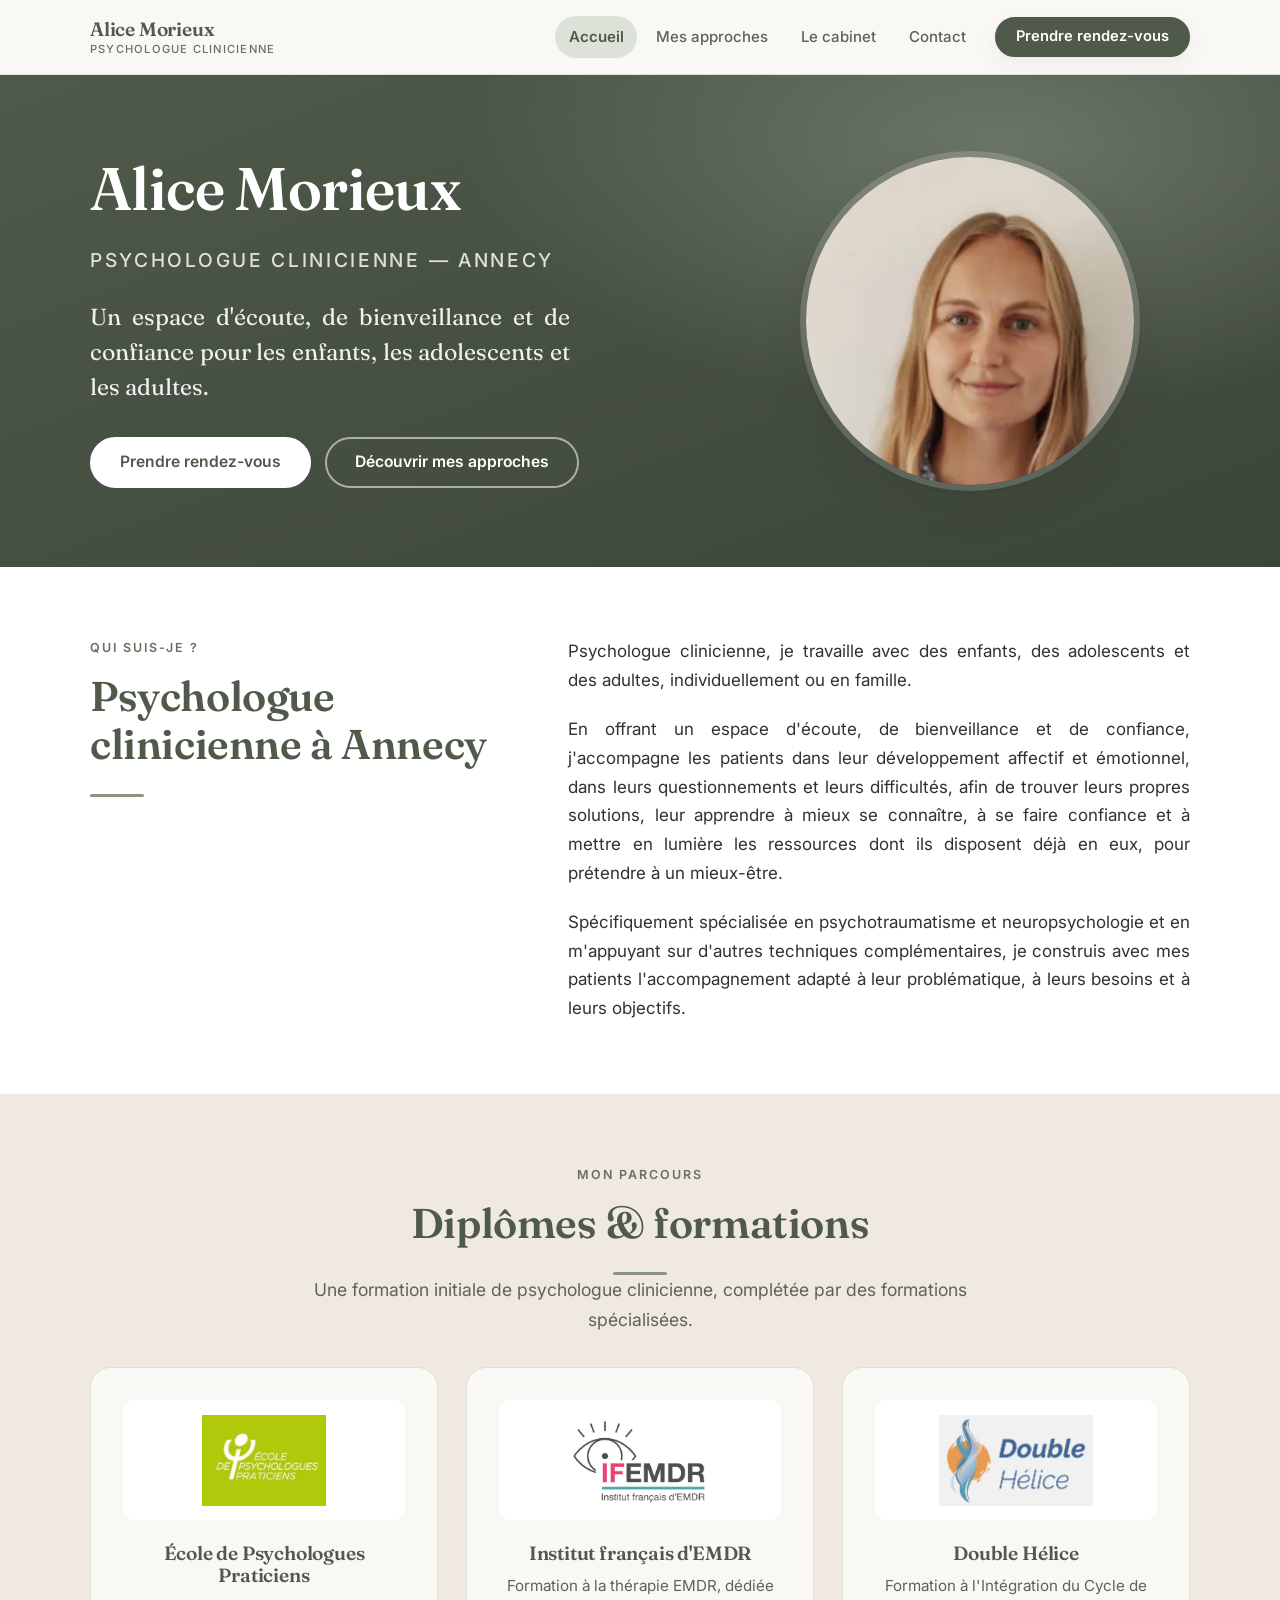
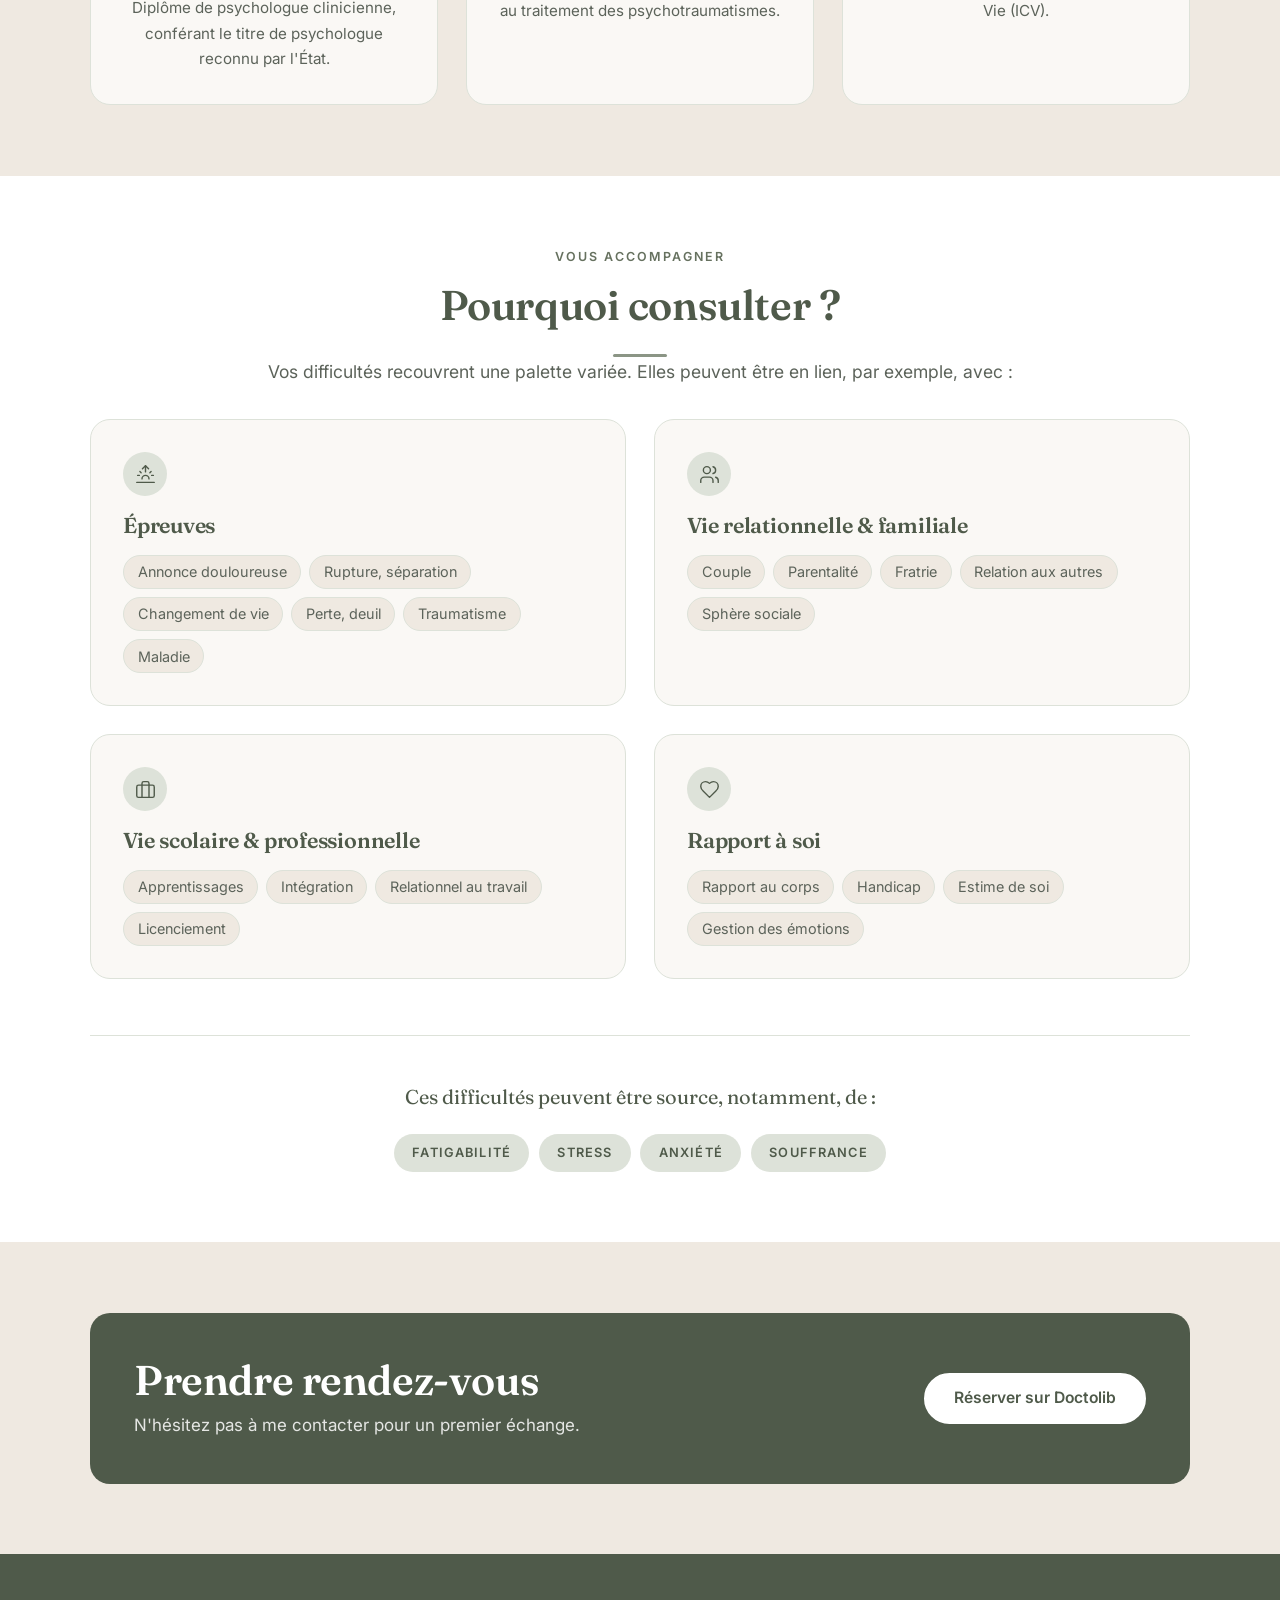
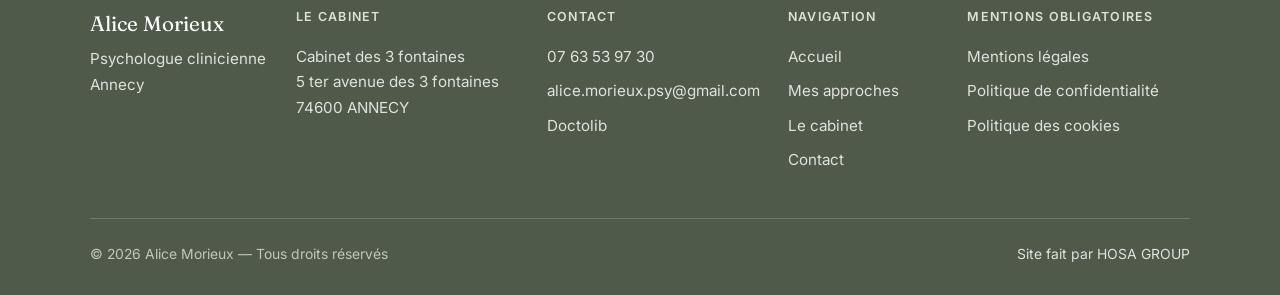
==== commit 666b4aef: "Update legal mentions, privacy policy, and cookie policy pages - Enhanced the "mentions légales" pag" ====
--- a/index.html
+++ b/index.html
@@ -211,6 +211,23 @@
             <span class="domaine__icone" aria-hidden="true">
               <svg viewBox="0 0 24 24" fill="none" stroke="currentColor" stroke-width="1.6" stroke-linecap="round"
                 stroke-linejoin="round">
+                <rect x="2" y="7" width="20" height="14" rx="2" />
+                <path d="M16 21V5a2 2 0 0 0-2-2h-4a2 2 0 0 0-2 2v16" />
+              </svg>
+            </span>
+            <h3 class="domaine__titre">Vie scolaire &amp; professionnelle</h3>
+            <ul class="domaine__liste">
+              <li>Apprentissages</li>
+              <li>Intégration</li>
+              <li>Relationnel au travail</li>
+              <li>Licenciement</li>
+            </ul>
+          </article>
+
+          <article class="domaine">
+            <span class="domaine__icone" aria-hidden="true">
+              <svg viewBox="0 0 24 24" fill="none" stroke="currentColor" stroke-width="1.6" stroke-linecap="round"
+                stroke-linejoin="round">
                 <path
                   d="M19 14c1.49-1.46 3-3.21 3-5.5A5.5 5.5 0 0 0 16.5 3c-1.76 0-3 .5-4.5 2-1.5-1.5-2.74-2-4.5-2A5.5 5.5 0 0 0 2 8.5c0 2.3 1.5 4.05 3 5.5l7 7Z" />
               </svg>
@@ -224,23 +241,6 @@
             </ul>
           </article>
         </div>
-
-        <article class="domaine">
-          <span class="domaine__icone" aria-hidden="true">
-            <svg viewBox="0 0 24 24" fill="none" stroke="currentColor" stroke-width="1.6" stroke-linecap="round"
-              stroke-linejoin="round">
-              <rect x="2" y="7" width="20" height="14" rx="2" />
-              <path d="M16 21V5a2 2 0 0 0-2-2h-4a2 2 0 0 0-2 2v16" />
-            </svg>
-          </span>
-          <h3 class="domaine__titre">Vie scolaire &amp; professionnelle</h3>
-          <ul class="domaine__liste">
-            <li>Apprentissages</li>
-            <li>Intégration</li>
-            <li>Relationnel au travail</li>
-            <li>Licenciement</li>
-          </ul>
-        </article>
 
         <div class="consequences">
           <p class="consequences__intro">Ces difficultés peuvent être source, notamment, de&nbsp;:</p>
--- a/css/styles.css
+++ b/css/styles.css
@@ -1282,6 +1282,32 @@
 }
 
 /* Page de texte long (mentions légales) */
+.texte-legal__maj {
+  font-size: 0.9rem;
+  color: var(--texte-doux);
+  margin-bottom: 2rem;
+}
+
+/* Repère visuel des informations restant à renseigner avant mise en ligne.
+   Supprimer la classe (et cette règle) une fois toutes les pages complétées. */
+.a-completer {
+  background: rgba(214, 158, 46, 0.3);
+  box-shadow: inset 0 -2px 0 rgba(166, 116, 20, 0.65);
+  border-radius: 3px;
+  padding: 0 0.15em;
+}
+
+.encadre.a-completer {
+  background: rgba(214, 158, 46, 0.14);
+  border-left-color: rgb(191, 138, 26);
+  box-shadow: var(--ombre);
+  padding: 1.5rem 1.75rem;
+}
+
+.texte-legal .encadre {
+  margin: 1.75rem 0 2rem;
+}
+
 .texte-legal h2 {
   font-size: clamp(1.3rem, 1.15rem + 0.6vw, 1.5rem);
   margin-top: 2.75rem;
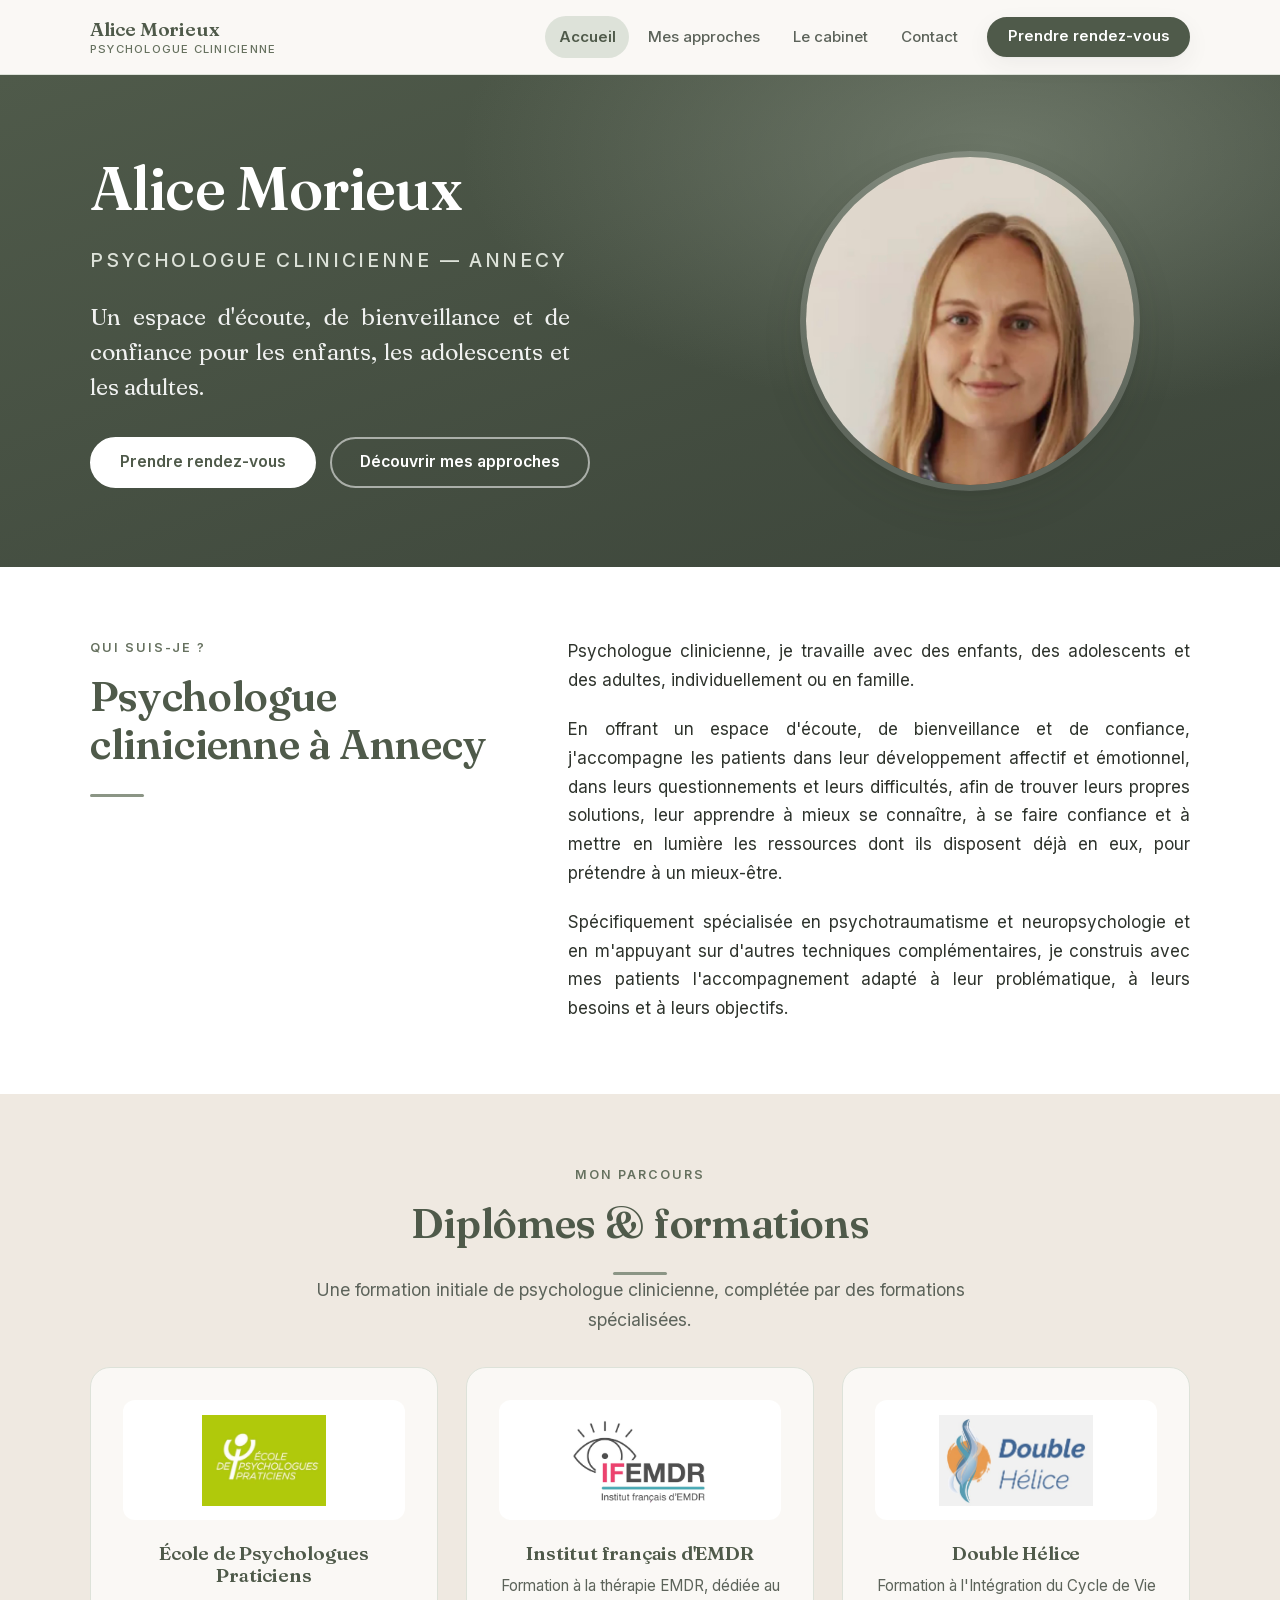
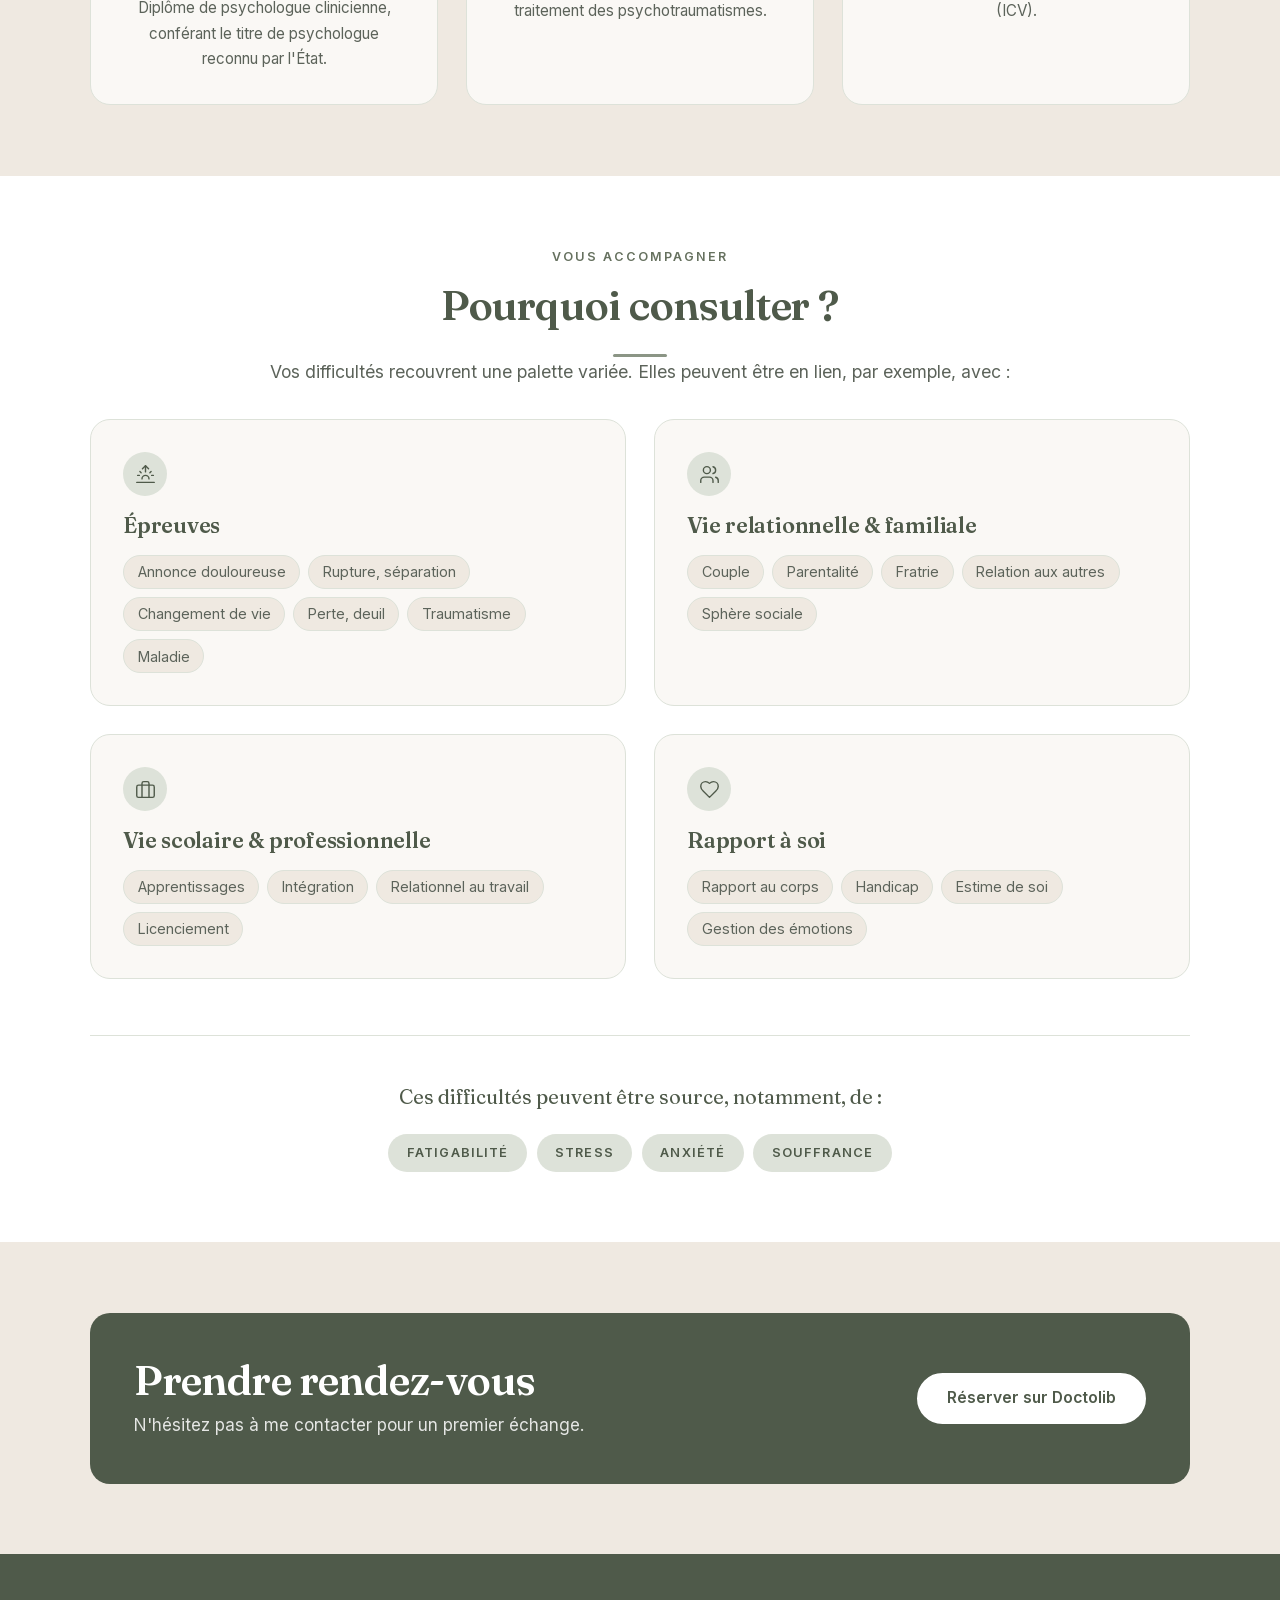
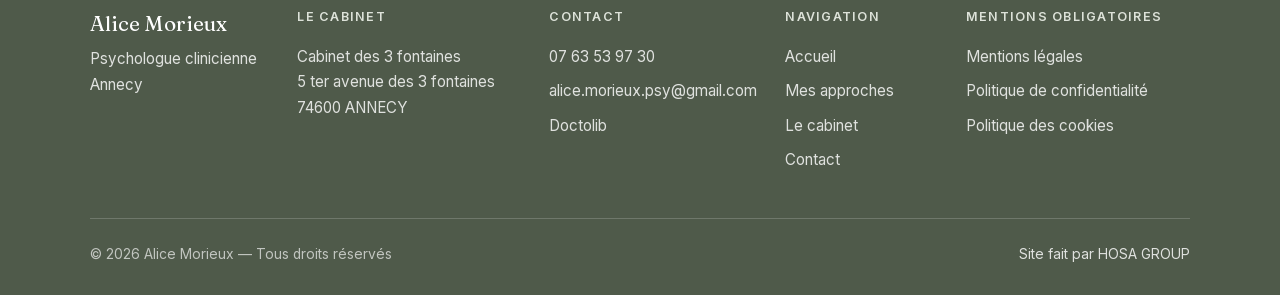
==== commit 1c9f08f2: "Add self-hosted font styles for Fraunces and Inter - Introduced @font-face declarations for Fraunces" ====
--- a/index.html
+++ b/index.html
@@ -16,10 +16,9 @@
   <meta property="og:image" content="https://www.morieux-psychologue.com/assets/cabinet.jpg">
   <meta property="og:url" content="https://www.morieux-psychologue.com/">
   <link rel="icon" href="assets/favicon.svg" type="image/svg+xml">
-  <link rel="preconnect" href="https://fonts.googleapis.com">
-  <link rel="preconnect" href="https://fonts.gstatic.com" crossorigin>
-  <link rel="stylesheet"
-    href="https://fonts.googleapis.com/css2?family=Fraunces:opsz,wght@9..144,400;9..144,600&family=Inter:wght@400;500;600&display=swap">
+  <link rel="preload" href="assets/fonts/fraunces-latin.woff2" as="font" type="font/woff2" crossorigin>
+  <link rel="preload" href="assets/fonts/inter-latin.woff2" as="font" type="font/woff2" crossorigin>
+  <link rel="stylesheet" href="css/fonts.css">
   <link rel="stylesheet" href="css/styles.css">
   <noscript>
     <style>
--- a/css/fonts.css
+++ b/css/fonts.css
@@ -0,0 +1,109 @@
+/* ==========================================================================
+   Polices auto-hébergées
+   --------------------------------------------------------------------------
+   Fraunces et Inter sont servies depuis assets/fonts/ et non depuis les
+   serveurs de Google : aucune requête vers fonts.googleapis.com ni
+   fonts.gstatic.com, donc aucune transmission d'adresse IP à Google.
+   Fichiers variables (woff2), sous-ensembles latin et latin-ext.
+   Les deux familles sont distribuées sous SIL Open Font License 1.1.
+   ========================================================================== */
+
+/* Fraunces — latin-ext 400 */
+@font-face {
+  font-family: 'Fraunces';
+  font-style: normal;
+  font-weight: 400;
+  font-display: swap;
+  src: url('../assets/fonts/fraunces-latin-ext.woff2') format('woff2');
+  unicode-range: U+0100-02BA, U+02BD-02C5, U+02C7-02CC, U+02CE-02D7, U+02DD-02FF, U+0304, U+0308, U+0329, U+1D00-1DBF, U+1E00-1E9F, U+1EF2-1EFF, U+2020, U+20A0-20AB, U+20AD-20C0, U+2113, U+2C60-2C7F, U+A720-A7FF;
+}
+
+/* Fraunces — latin 400 */
+@font-face {
+  font-family: 'Fraunces';
+  font-style: normal;
+  font-weight: 400;
+  font-display: swap;
+  src: url('../assets/fonts/fraunces-latin.woff2') format('woff2');
+  unicode-range: U+0000-00FF, U+0131, U+0152-0153, U+02BB-02BC, U+02C6, U+02DA, U+02DC, U+0304, U+0308, U+0329, U+2000-206F, U+20AC, U+2122, U+2191, U+2193, U+2212, U+2215, U+FEFF, U+FFFD;
+}
+
+/* Fraunces — latin-ext 600 */
+@font-face {
+  font-family: 'Fraunces';
+  font-style: normal;
+  font-weight: 600;
+  font-display: swap;
+  src: url('../assets/fonts/fraunces-latin-ext.woff2') format('woff2');
+  unicode-range: U+0100-02BA, U+02BD-02C5, U+02C7-02CC, U+02CE-02D7, U+02DD-02FF, U+0304, U+0308, U+0329, U+1D00-1DBF, U+1E00-1E9F, U+1EF2-1EFF, U+2020, U+20A0-20AB, U+20AD-20C0, U+2113, U+2C60-2C7F, U+A720-A7FF;
+}
+
+/* Fraunces — latin 600 */
+@font-face {
+  font-family: 'Fraunces';
+  font-style: normal;
+  font-weight: 600;
+  font-display: swap;
+  src: url('../assets/fonts/fraunces-latin.woff2') format('woff2');
+  unicode-range: U+0000-00FF, U+0131, U+0152-0153, U+02BB-02BC, U+02C6, U+02DA, U+02DC, U+0304, U+0308, U+0329, U+2000-206F, U+20AC, U+2122, U+2191, U+2193, U+2212, U+2215, U+FEFF, U+FFFD;
+}
+
+/* Inter — latin-ext 400 */
+@font-face {
+  font-family: 'Inter';
+  font-style: normal;
+  font-weight: 400;
+  font-display: swap;
+  src: url('../assets/fonts/inter-latin-ext.woff2') format('woff2');
+  unicode-range: U+0100-02BA, U+02BD-02C5, U+02C7-02CC, U+02CE-02D7, U+02DD-02FF, U+0304, U+0308, U+0329, U+1D00-1DBF, U+1E00-1E9F, U+1EF2-1EFF, U+2020, U+20A0-20AB, U+20AD-20C0, U+2113, U+2C60-2C7F, U+A720-A7FF;
+}
+
+/* Inter — latin 400 */
+@font-face {
+  font-family: 'Inter';
+  font-style: normal;
+  font-weight: 400;
+  font-display: swap;
+  src: url('../assets/fonts/inter-latin.woff2') format('woff2');
+  unicode-range: U+0000-00FF, U+0131, U+0152-0153, U+02BB-02BC, U+02C6, U+02DA, U+02DC, U+0304, U+0308, U+0329, U+2000-206F, U+20AC, U+2122, U+2191, U+2193, U+2212, U+2215, U+FEFF, U+FFFD;
+}
+
+/* Inter — latin-ext 500 */
+@font-face {
+  font-family: 'Inter';
+  font-style: normal;
+  font-weight: 500;
+  font-display: swap;
+  src: url('../assets/fonts/inter-latin-ext.woff2') format('woff2');
+  unicode-range: U+0100-02BA, U+02BD-02C5, U+02C7-02CC, U+02CE-02D7, U+02DD-02FF, U+0304, U+0308, U+0329, U+1D00-1DBF, U+1E00-1E9F, U+1EF2-1EFF, U+2020, U+20A0-20AB, U+20AD-20C0, U+2113, U+2C60-2C7F, U+A720-A7FF;
+}
+
+/* Inter — latin 500 */
+@font-face {
+  font-family: 'Inter';
+  font-style: normal;
+  font-weight: 500;
+  font-display: swap;
+  src: url('../assets/fonts/inter-latin.woff2') format('woff2');
+  unicode-range: U+0000-00FF, U+0131, U+0152-0153, U+02BB-02BC, U+02C6, U+02DA, U+02DC, U+0304, U+0308, U+0329, U+2000-206F, U+20AC, U+2122, U+2191, U+2193, U+2212, U+2215, U+FEFF, U+FFFD;
+}
+
+/* Inter — latin-ext 600 */
+@font-face {
+  font-family: 'Inter';
+  font-style: normal;
+  font-weight: 600;
+  font-display: swap;
+  src: url('../assets/fonts/inter-latin-ext.woff2') format('woff2');
+  unicode-range: U+0100-02BA, U+02BD-02C5, U+02C7-02CC, U+02CE-02D7, U+02DD-02FF, U+0304, U+0308, U+0329, U+1D00-1DBF, U+1E00-1E9F, U+1EF2-1EFF, U+2020, U+20A0-20AB, U+20AD-20C0, U+2113, U+2C60-2C7F, U+A720-A7FF;
+}
+
+/* Inter — latin 600 */
+@font-face {
+  font-family: 'Inter';
+  font-style: normal;
+  font-weight: 600;
+  font-display: swap;
+  src: url('../assets/fonts/inter-latin.woff2') format('woff2');
+  unicode-range: U+0000-00FF, U+0131, U+0152-0153, U+02BB-02BC, U+02C6, U+02DA, U+02DC, U+0304, U+0308, U+0329, U+2000-206F, U+20AC, U+2122, U+2191, U+2193, U+2212, U+2215, U+FEFF, U+FFFD;
+}
--- a/css/styles.css
+++ b/css/styles.css
@@ -1351,11 +1351,77 @@
   overflow: hidden;
 }
 
-.carte-embed iframe {
+.carte-embed {
+  display: block;
+  text-decoration: none;
+  color: inherit;
+}
+
+.carte-embed img {
   width: 100%;
   height: 100%;
-  border: 0;
+  object-fit: cover;
   display: block;
+}
+
+/* Repère du cabinet : la pointe du marqueur vise le centre exact de l'image,
+   qui correspond au 5 ter avenue des Trois Fontaines. */
+.carte-embed__pin {
+  position: absolute;
+  left: 50%;
+  top: 50%;
+  transform: translate(-50%, -100%);
+  pointer-events: none;
+}
+
+.carte-embed__pin svg {
+  display: block;
+  width: 44px;
+  height: 44px;
+  filter: drop-shadow(0 3px 5px rgba(46, 51, 44, 0.35));
+}
+
+.carte-embed__pin path {
+  fill: var(--vert-profond);
+  stroke: var(--blanc);
+  stroke-width: 1.2;
+}
+
+.carte-embed__pin circle {
+  fill: var(--blanc);
+}
+
+.carte-embed__cta {
+  position: absolute;
+  right: 0.9rem;
+  bottom: 0.9rem;
+  padding: 0.55rem 1.05rem;
+  border-radius: 999px;
+  background: var(--blanc);
+  color: var(--vert-profond);
+  font-size: 0.88rem;
+  font-weight: 600;
+  box-shadow: var(--ombre);
+  transition: background var(--transition), color var(--transition);
+}
+
+.carte-embed__cta::after {
+  content: " ↗";
+}
+
+.carte-embed:hover .carte-embed__cta,
+.carte-embed:focus-visible .carte-embed__cta {
+  background: var(--vert-profond);
+  color: var(--blanc);
+}
+
+.carte-embed__credit {
+  max-width: 640px;
+  margin: 0.9rem auto 0;
+  text-align: center;
+  font-size: 0.85rem;
+  line-height: 1.55;
+  color: var(--texte-doux);
 }
 
 /* Moyens de contact */
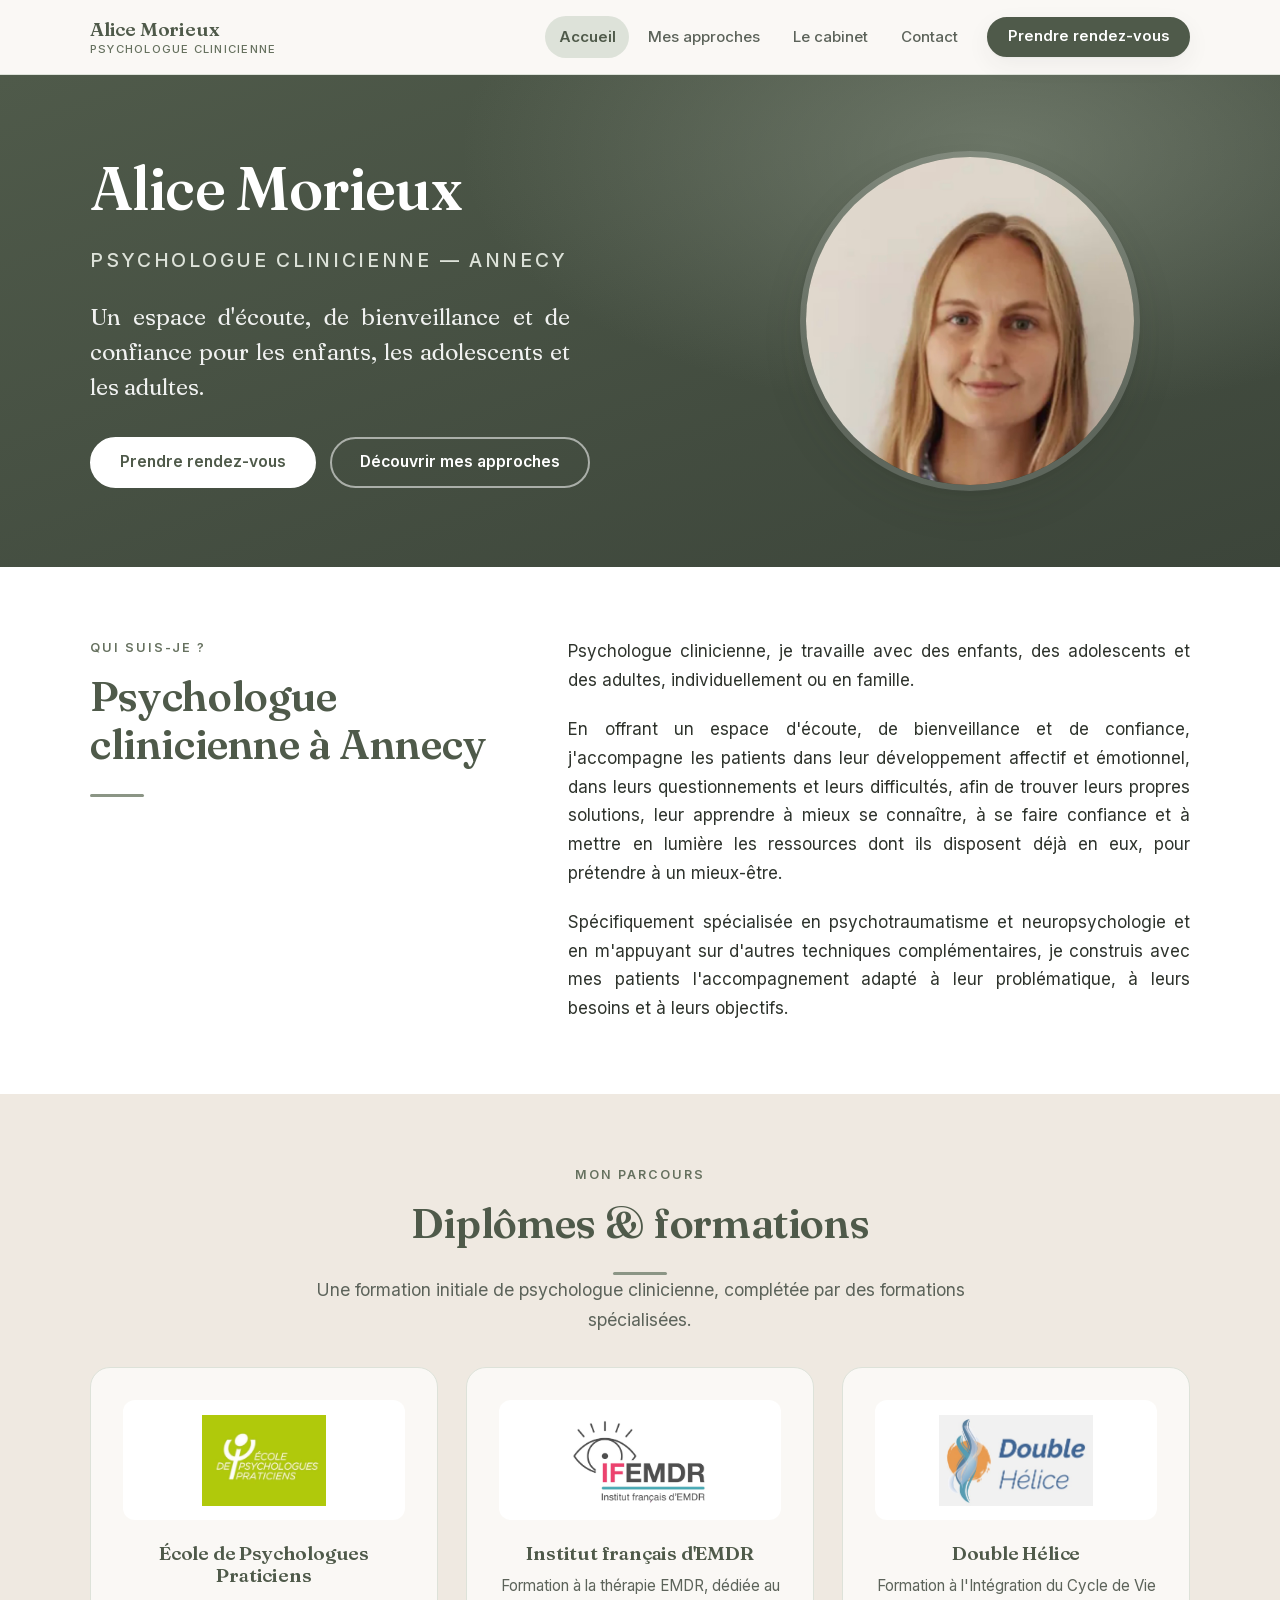
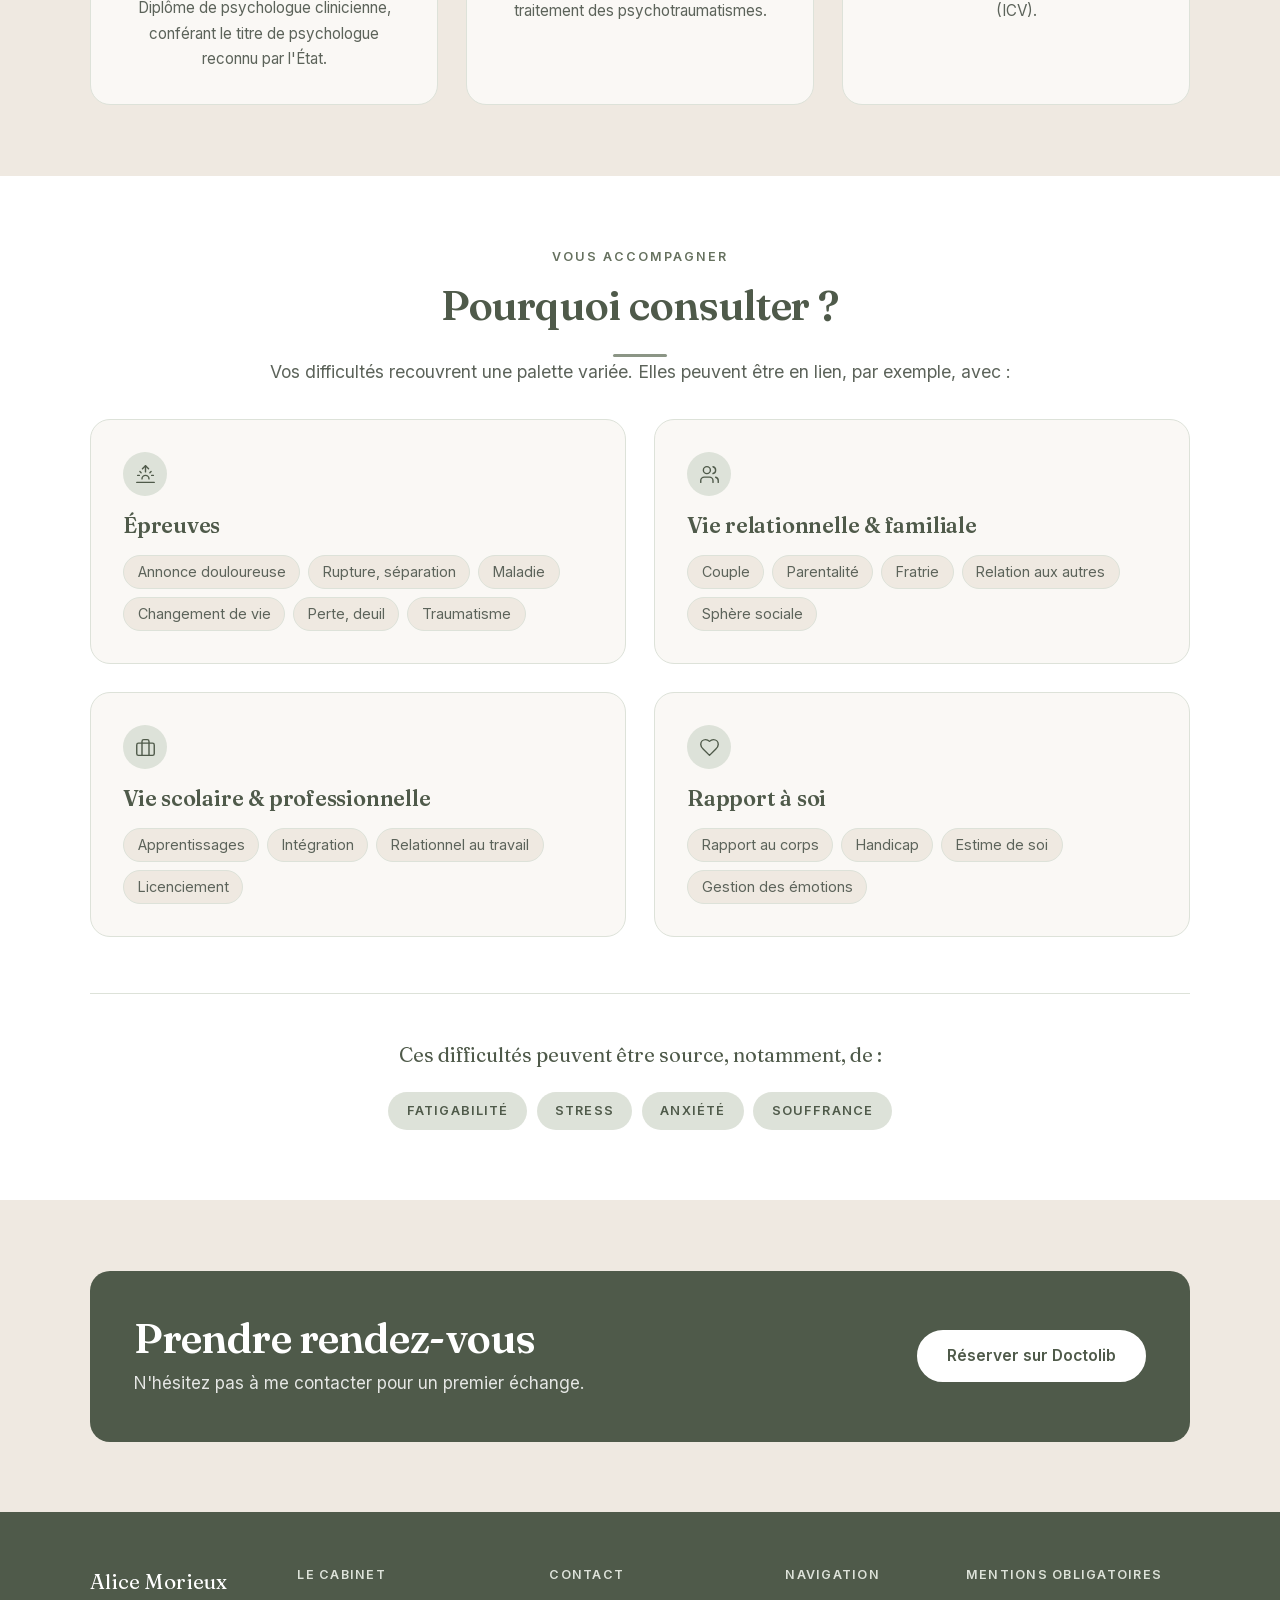
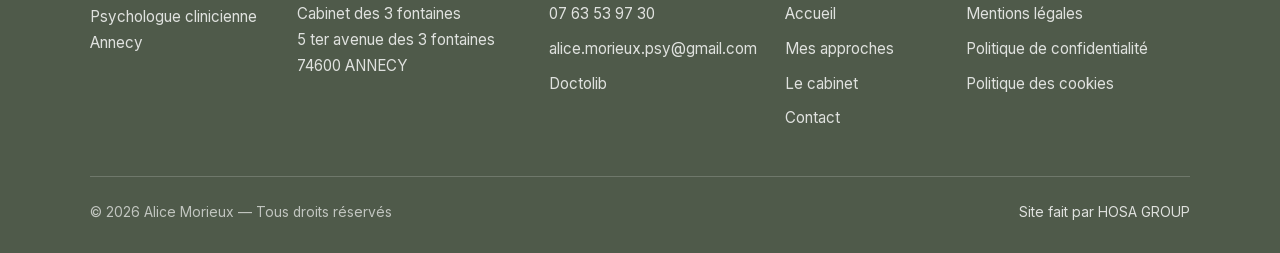
==== commit 3868bfac: "Mise à jour des informations de contact et de stationnement sur la page cabinet, ajout de la maladie" ====
--- a/index.html
+++ b/index.html
@@ -179,10 +179,10 @@
             <ul class="domaine__liste">
               <li>Annonce douloureuse</li>
               <li>Rupture, séparation</li>
+              <li>Maladie</li>
               <li>Changement de vie</li>
               <li>Perte, deuil</li>
               <li>Traumatisme</li>
-              <li>Maladie</li>
             </ul>
           </article>
 
--- a/css/styles.css
+++ b/css/styles.css
@@ -1645,6 +1645,22 @@
   border-radius: var(--radius);
 }
 
+/* pendant l'envoi, le bouton reste lisible mais n'accepte plus de clic */
+.formulaire__envoi[disabled] {
+  opacity: 0.65;
+  cursor: progress;
+}
+
+/* champ leurre anti-robots : hors écran plutôt que display:none,
+   que certains robots savent détecter */
+.pot-de-miel {
+  position: absolute;
+  left: -9999px;
+  width: 1px;
+  height: 1px;
+  overflow: hidden;
+}
+
 .formulaire__note {
   max-width: none;
   margin: 0;
@@ -1655,6 +1671,15 @@
 .formulaire__note--succes {
   color: var(--blanc);
   font-weight: 600;
+}
+
+.formulaire__note--erreur {
+  color: #ffc9c9;
+  font-weight: 600;
+}
+
+.formulaire__note a {
+  color: inherit;
 }
 
 /* --------------------------------------------------------------------------
